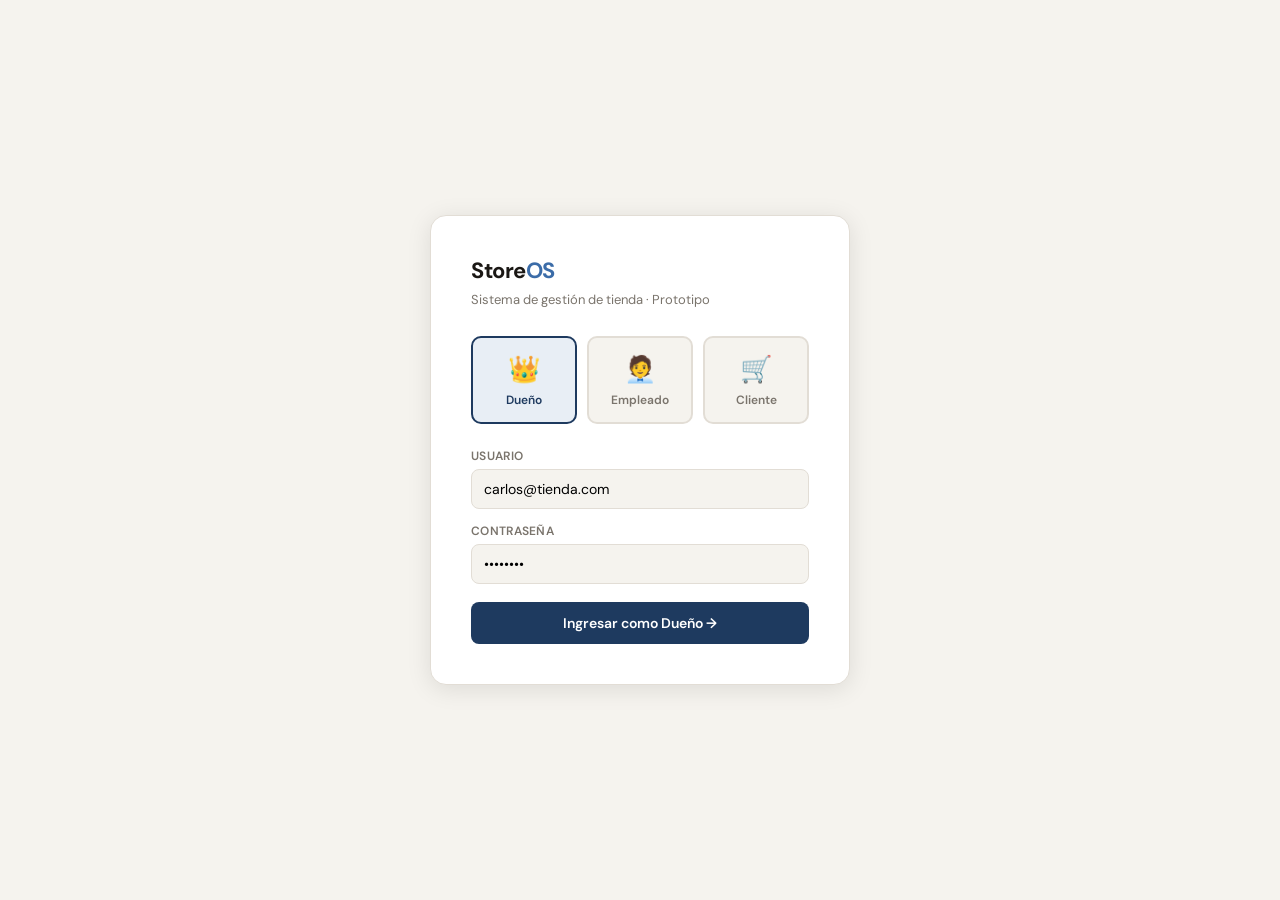
==== prototipo1/index.html @ f49d5053 "agregué el primer prototipo" ====
<!DOCTYPE html>
<html lang="es">
<head>
  <meta charset="UTF-8">
  <meta name="viewport" content="width=device-width, initial-scale=1.0">
  <title>StoreOS — Prototipo</title>
  <link href="https://fonts.googleapis.com/css2?family=DM+Sans:wght@300;400;500;600;700&family=DM+Mono:wght@400;500&display=swap" rel="stylesheet">
  <link rel="stylesheet" href="styles.css">
</head>
<body>


<!-- ════════════════════════════════════════════
     LOGIN
════════════════════════════════════════════ -->
<div id="screen-login">
  <div class="login-card">
    <div class="login-logo">Store<span>OS</span></div>
    <div class="login-sub">Sistema de gestión de tienda · Prototipo</div>

    <div class="role-grid">
      <button class="role-btn active-owner" onclick="selectRole('owner',this)" id="rb-owner">
        <span class="icon">👑</span><span class="label">Dueño</span>
      </button>
      <button class="role-btn" onclick="selectRole('employee',this)" id="rb-employee">
        <span class="icon">🧑‍💼</span><span class="label">Empleado</span>
      </button>
      <button class="role-btn" onclick="selectRole('customer',this)" id="rb-customer">
        <span class="icon">🛒</span><span class="label">Cliente</span>
      </button>
    </div>

    <div class="form-group">
      <label>USUARIO</label>
      <input type="text" placeholder="usuario@tienda.com" value="carlos@tienda.com">
    </div>
    <div class="form-group">
      <label>CONTRASEÑA</label>
      <input type="password" value="••••••••">
    </div>
    <button class="btn-login" id="login-btn" onclick="login()">
      Ingresar como Dueño →
    </button>
  </div>
</div>


<!-- ════════════════════════════════════════════
     APP — DUEÑO
════════════════════════════════════════════ -->
<div class="app" id="app-owner">

  <!-- Topbar -->
  <div class="topbar">
    <div class="topbar-logo">Store<span>OS</span></div>
    <nav class="topbar-nav">
      <button class="nav-item active" onclick="showPanel('owner','dashboard',this)">📊 Dashboard</button>
      <button class="nav-item"        onclick="showPanel('owner','inventory',this)">📦 Inventario</button>
      <button class="nav-item"        onclick="showPanel('owner','kardex',this)">📒 Kardex</button>
      <button class="nav-item"        onclick="showPanel('owner','sales',this)">💰 Ventas</button>
      <button class="nav-item"        onclick="showPanel('owner','prices',this)">🏷️ Precios</button>
      <button class="nav-item"        onclick="showPanel('owner','orders',this)">📋 Pedidos</button>
      <button class="nav-item"        onclick="showPanel('owner','clients',this)">👥 Clientes</button>
    </nav>
    <div class="topbar-right">
      <div class="badge-notif" title="Notificaciones" onclick="showPanel('owner','dashboard',document.querySelector('#app-owner .nav-item'))">
        🔔<div class="badge-dot"></div>
      </div>
      <div class="avatar owner">CA</div>
      <button class="logout-btn" onclick="logout()">← Salir</button>
    </div>
  </div>

  <div class="main">

    <!-- ───────────────────────────────────────
         PANEL: DASHBOARD
    ─────────────────────────────────────── -->
    <div class="panel active" id="owner-dashboard">
      <div class="page-title">Buenos días, Carlos 👋</div>
      <div class="page-sub">Resumen del día — 12 de marzo, 2026</div>

      <!-- KPIs -->
      <div class="stat-grid">
        <div class="stat-card">
          <div class="s-icon">💵</div>
          <div class="s-val">Q 4,820</div>
          <div class="s-label">Ventas hoy</div>
          <div class="s-delta delta-up">▲ 12% vs ayer</div>
          <div class="sparkline">
            <div class="spark-bar" style="height:40%"></div><div class="spark-bar" style="height:60%"></div>
            <div class="spark-bar" style="height:50%"></div><div class="spark-bar" style="height:75%"></div>
            <div class="spark-bar" style="height:65%"></div><div class="spark-bar" style="height:90%"></div>
            <div class="spark-bar" style="height:80%"></div>
          </div>
        </div>
        <div class="stat-card">
          <div class="s-icon">📦</div>
          <div class="s-val">247</div>
          <div class="s-label">Productos en stock</div>
          <div class="s-delta delta-down">▼ 8 agotados / bajos</div>
          <div class="sparkline">
            <div class="spark-bar" style="height:70%"></div><div class="spark-bar" style="height:65%"></div>
            <div class="spark-bar" style="height:60%"></div><div class="spark-bar" style="height:58%"></div>
            <div class="spark-bar" style="height:55%"></div><div class="spark-bar" style="height:52%"></div>
            <div class="spark-bar" style="height:50%"></div>
          </div>
        </div>
        <div class="stat-card">
          <div class="s-icon">🧾</div>
          <div class="s-val">38</div>
          <div class="s-label">Pedidos del día</div>
          <div class="s-delta delta-up">▲ 5 mayoristas</div>
          <div class="sparkline">
            <div class="spark-bar" style="height:30%"></div><div class="spark-bar" style="height:45%"></div>
            <div class="spark-bar" style="height:55%"></div><div class="spark-bar" style="height:60%"></div>
            <div class="spark-bar" style="height:70%"></div><div class="spark-bar" style="height:75%"></div>
            <div class="spark-bar" style="height:85%"></div>
          </div>
        </div>
        <div class="stat-card">
          <div class="s-icon">⚠️</div>
          <div class="s-val">6</div>
          <div class="s-label">Alertas de stock bajo</div>
          <div class="s-delta delta-down">Requieren atención</div>
          <div class="sparkline">
            <div class="spark-bar" style="height:20%"></div><div class="spark-bar" style="height:30%"></div>
            <div class="spark-bar" style="height:25%"></div><div class="spark-bar" style="height:40%"></div>
            <div class="spark-bar" style="height:55%"></div><div class="spark-bar" style="height:65%"></div>
            <div class="spark-bar" style="height:80%"></div>
          </div>
        </div>
      </div>

      <div class="main-with-aside">
        <div>
          <!-- Gráfica de barras -->
          <div class="card" style="margin-bottom:16px">
            <div class="card-title">📈 Tendencia de ventas (últimos 7 días)</div>
            <div class="chart-bars">
              <div class="bar-wrap"><div class="bar" style="height:55%;background:var(--owner-light)"></div><div class="bar-label">L</div></div>
              <div class="bar-wrap"><div class="bar" style="height:70%;background:var(--owner-light)"></div><div class="bar-label">M</div></div>
              <div class="bar-wrap"><div class="bar" style="height:60%;background:var(--owner-light)"></div><div class="bar-label">X</div></div>
              <div class="bar-wrap"><div class="bar" style="height:85%;background:var(--owner-light)"></div><div class="bar-label">J</div></div>
              <div class="bar-wrap"><div class="bar" style="height:90%;background:var(--owner-light)"></div><div class="bar-label">V</div></div>
              <div class="bar-wrap"><div class="bar" style="height:75%;background:var(--owner-light)"></div><div class="bar-label">S</div></div>
              <div class="bar-wrap"><div class="bar" style="height:100%;background:var(--owner-mid)"></div><div class="bar-label">D</div></div>
            </div>
          </div>

          <!-- Más vendidos -->
          <div class="card">
            <div class="card-title">🏆 Productos más vendidos hoy</div>
            <div class="progress-row"><div class="progress-label">Azúcar 50lb</div><div class="progress-track"><div class="progress-fill" style="width:88%"></div></div><div class="progress-val">Q 1,240</div></div>
            <div class="progress-row"><div class="progress-label">Aceite Ideal 1L</div><div class="progress-track"><div class="progress-fill" style="width:72%"></div></div><div class="progress-val">Q 980</div></div>
            <div class="progress-row"><div class="progress-label">Arroz Brillante</div><div class="progress-track"><div class="progress-fill" style="width:65%"></div></div><div class="progress-val">Q 760</div></div>
            <div class="progress-row"><div class="progress-label">Maíz amarillo</div><div class="progress-track"><div class="progress-fill" style="width:50%"></div></div><div class="progress-val">Q 590</div></div>
            <div class="progress-row"><div class="progress-label">Jabón Dove</div><div class="progress-track"><div class="progress-fill" style="width:38%"></div></div><div class="progress-val">Q 430</div></div>
          </div>
        </div>

        <!-- Alertas laterales -->
        <div class="aside-alerts">
          <div class="card-title" style="margin-bottom:0">🔔 Alertas recientes</div>
          <div class="alert-item crit">
            <div class="a-icon">🔴</div>
            <div><div class="a-title">Azúcar 50lb — AGOTADO</div><div class="a-text">0 unidades. Reordenar con Guatelinda.</div></div>
          </div>
          <div class="alert-item warn">
            <div class="a-icon">🟡</div>
            <div><div class="a-title">Aceite Ideal 1L — bajo</div><div class="a-text">5 unidades restantes. Mínimo: 20.</div></div>
          </div>
          <div class="alert-item warn">
            <div class="a-icon">🟡</div>
            <div><div class="a-title">Arroz Brillante — bajo</div><div class="a-text">8 unidades restantes.</div></div>
          </div>
          <div class="alert-item warn">
            <div class="a-icon">🟡</div>
            <div><div class="a-title">Producto sin factura</div><div class="a-text">Venta #1038 — Café Montaña ×3 sin factura emitida.</div></div>
          </div>
          <div class="alert-item ok">
            <div class="a-icon">✅</div>
            <div><div class="a-title">Pago confirmado</div><div class="a-text">Distribuidora García — Q 2,400.</div></div>
          </div>
        </div>
      </div>
    </div><!-- /dashboard -->


    <!-- ───────────────────────────────────────
         PANEL: INVENTARIO
    ─────────────────────────────────────── -->
    <div class="panel" id="owner-inventory">
      <div class="page-title">📦 Inventario</div>
      <div class="page-sub">Control de existencias por producto y bodega</div>

      <div class="alert-banner alert-warn">⚠️ <strong>6 productos</strong> están por debajo del stock mínimo. Revisar antes de fin de día.</div>

      <div style="display:flex;gap:10px;margin-bottom:16px;flex-wrap:wrap;align-items:flex-end">
        <div class="inp-group" style="flex:1"><input placeholder="🔍  Buscar producto, marca, lote…"></div>
        <div class="inp-group">
          <label>Bodega</label>
          <select style="width:140px">
            <option>Todas</option><option>Bodega Principal</option><option>Bodega Norte</option><option>Bodega Sur</option>
          </select>
        </div>
        <button class="btn btn-owner" onclick="openModal('modal-add-product')">+ Agregar producto</button>
      </div>

      <div class="card" style="padding:0">
        <table class="tbl">
          <thead><tr>
            <th>Producto</th><th>Categoría</th><th>Bodega</th><th>Stock</th><th>Mín.</th><th>Precio unit.</th><th>Estado</th><th></th>
          </tr></thead>
          <tbody>
            <tr>
              <td><strong>Azúcar 50lb</strong></td><td>Granos</td>
              <td><span class="bodega-tag">Principal</span></td>
              <td style="font-family:'DM Mono',monospace">0</td><td>10</td>
              <td style="font-family:'DM Mono',monospace">Q 120.00</td>
              <td><span class="chip chip-danger">🔴 Agotado</span></td>
              <td><button class="btn btn-outline" style="padding:4px 10px;font-size:12px" onclick="showPanel('owner','kardex',document.querySelectorAll('#app-owner .nav-item')[2])">Ver Kardex</button></td>
            </tr>
            <tr>
              <td><strong>Aceite Ideal 1L</strong></td><td>Aceites</td>
              <td><span class="bodega-tag">Principal</span></td>
              <td style="font-family:'DM Mono',monospace">5</td><td>20</td>
              <td style="font-family:'DM Mono',monospace">Q 38.50</td>
              <td><span class="chip chip-warn">🟡 Bajo</span></td>
              <td><button class="btn btn-outline" style="padding:4px 10px;font-size:12px" onclick="showPanel('owner','kardex',document.querySelectorAll('#app-owner .nav-item')[2])">Ver Kardex</button></td>
            </tr>
            <tr>
              <td><strong>Arroz Brillante 1lb</strong></td><td>Granos</td>
              <td><span class="bodega-tag">Norte</span></td>
              <td style="font-family:'DM Mono',monospace">8</td><td>15</td>
              <td style="font-family:'DM Mono',monospace">Q 7.50</td>
              <td><span class="chip chip-warn">🟡 Bajo</span></td>
              <td><button class="btn btn-outline" style="padding:4px 10px;font-size:12px">Ver Kardex</button></td>
            </tr>
            <tr>
              <td><strong>Jabón Dove 90g</strong></td><td>Higiene</td>
              <td><span class="bodega-tag">Sur</span></td>
              <td style="font-family:'DM Mono',monospace">34</td><td>20</td>
              <td style="font-family:'DM Mono',monospace">Q 18.00</td>
              <td><span class="chip chip-ok">🟢 OK</span></td>
              <td><button class="btn btn-outline" style="padding:4px 10px;font-size:12px">Ver Kardex</button></td>
            </tr>
            <tr>
              <td><strong>Sal Marina 500g</strong></td><td>Condimentos</td>
              <td><span class="bodega-tag">Principal</span></td>
              <td style="font-family:'DM Mono',monospace">52</td><td>15</td>
              <td style="font-family:'DM Mono',monospace">Q 4.50</td>
              <td><span class="chip chip-ok">🟢 OK</span></td>
              <td><button class="btn btn-outline" style="padding:4px 10px;font-size:12px">Ver Kardex</button></td>
            </tr>
            <tr>
              <td><strong>Frijol negro 1lb</strong></td><td>Granos</td>
              <td><span class="bodega-tag">Norte</span></td>
              <td style="font-family:'DM Mono',monospace">28</td><td>20</td>
              <td style="font-family:'DM Mono',monospace">Q 9.00</td>
              <td><span class="chip chip-ok">🟢 OK</span></td>
              <td><button class="btn btn-outline" style="padding:4px 10px;font-size:12px">Ver Kardex</button></td>
            </tr>
            <tr>
              <td><strong>Café Montaña 250g</strong></td><td>Bebidas</td>
              <td><span class="bodega-tag">Sur</span></td>
              <td style="font-family:'DM Mono',monospace">19</td><td>10</td>
              <td style="font-family:'DM Mono',monospace">Q 28.00</td>
              <td><span class="chip chip-ok">🟢 OK</span></td>
              <td><button class="btn btn-outline" style="padding:4px 10px;font-size:12px">Ver Kardex</button></td>
            </tr>
          </tbody>
        </table>
      </div>
    </div><!-- /inventory -->


    <!-- ───────────────────────────────────────
         PANEL: KARDEX
    ─────────────────────────────────────── -->
    <div class="panel" id="owner-kardex">
      <div class="page-title">📒 Kardex</div>
      <div class="page-sub">Historial de entradas, salidas y saldo de cada producto</div>

      <div class="alert-banner alert-info">ℹ️ El Kardex registra automáticamente cada venta e ingreso. Los productos marcados en rojo tienen movimientos sin factura asociada.</div>

      <!-- Filtros -->
      <div style="display:flex;gap:10px;margin-bottom:20px;flex-wrap:wrap;align-items:flex-end">
        <div class="inp-group" style="flex:1"><label>Producto</label><input placeholder="Buscar producto…" value="Azúcar 50lb"></div>
        <div class="inp-group"><label>Bodega</label><select style="width:140px"><option>Todas</option><option selected>Principal</option><option>Norte</option><option>Sur</option></select></div>
        <div class="inp-group"><label>Desde</label><input type="date" style="width:145px" value="2026-03-01"></div>
        <div class="inp-group"><label>Hasta</label><input type="date" style="width:145px" value="2026-03-12"></div>
        <button class="btn btn-owner">🔍 Aplicar</button>
        <button class="btn btn-outline">⬇ Exportar</button>
      </div>

      <!-- Resumen de saldo -->
      <div style="display:grid;grid-template-columns:repeat(3,1fr);gap:14px;margin-bottom:20px">
        <div class="stat-card">
          <div class="s-icon">📥</div>
          <div class="s-val">120</div>
          <div class="s-label">Total entradas (mes)</div>
        </div>
        <div class="stat-card">
          <div class="s-icon">📤</div>
          <div class="s-val">120</div>
          <div class="s-label">Total salidas (mes)</div>
        </div>
        <div class="stat-card">
          <div class="s-icon">🏷️</div>
          <div class="s-val">0</div>
          <div class="s-label">Saldo actual</div>
          <div class="s-delta delta-down">⚠️ Agotado</div>
        </div>
      </div>

      <!-- Tabla Kardex -->
      <div class="card" style="padding:0">
        <table class="tbl">
          <thead><tr>
            <th>Fecha</th><th>Tipo</th><th>Descripción</th><th>Bodega</th>
            <th>Entrada</th><th>Salida</th><th>Saldo</th><th>Factura</th><th>Registrado por</th>
          </tr></thead>
          <tbody>
            <tr>
              <td>01/03 08:00</td>
              <td><span class="chip chip-ok">📥 Entrada</span></td>
              <td>Pedido #P-085 — Guatelinda</td>
              <td><span class="bodega-tag">Principal</span></td>
              <td class="kardex-entry-in" style="font-family:'DM Mono',monospace">+60</td>
              <td style="color:var(--muted)">—</td>
              <td style="font-family:'DM Mono',monospace;font-weight:700">60</td>
              <td><span class="chip chip-ok">F-2024</span></td>
              <td>Sistema</td>
            </tr>
            <tr>
              <td>03/03 10:30</td>
              <td><span class="chip chip-danger">📤 Salida</span></td>
              <td>Venta #1030 — Cliente mayorista</td>
              <td><span class="bodega-tag">Principal</span></td>
              <td style="color:var(--muted)">—</td>
              <td class="kardex-entry-out" style="font-family:'DM Mono',monospace">-30</td>
              <td style="font-family:'DM Mono',monospace;font-weight:700">30</td>
              <td><span class="chip chip-ok">F-2025</span></td>
              <td>María G.</td>
            </tr>
            <tr>
              <td>05/03 14:00</td>
              <td><span class="chip chip-ok">📥 Entrada</span></td>
              <td>Pedido #P-086 — Guatelinda</td>
              <td><span class="bodega-tag">Principal</span></td>
              <td class="kardex-entry-in" style="font-family:'DM Mono',monospace">+60</td>
              <td style="color:var(--muted)">—</td>
              <td style="font-family:'DM Mono',monospace;font-weight:700">90</td>
              <td><span class="chip chip-ok">F-2026</span></td>
              <td>Sistema</td>
            </tr>
            <tr>
              <td>08/03 09:15</td>
              <td><span class="chip chip-danger">📤 Salida</span></td>
              <td>Venta #1038 — Cliente detalle</td>
              <td><span class="bodega-tag">Principal</span></td>
              <td style="color:var(--muted)">—</td>
              <td class="kardex-entry-out" style="font-family:'DM Mono',monospace">-50</td>
              <td style="font-family:'DM Mono',monospace;font-weight:700">40</td>
              <td><span class="chip chip-danger">❌ Sin factura</span></td>
              <td>Pedro L.</td>
            </tr>
            <tr>
              <td>10/03 11:00</td>
              <td><span class="chip chip-danger">📤 Salida</span></td>
              <td>Venta #1040 — Cliente mayorista</td>
              <td><span class="bodega-tag">Principal</span></td>
              <td style="color:var(--muted)">—</td>
              <td class="kardex-entry-out" style="font-family:'DM Mono',monospace">-40</td>
              <td style="font-family:'DM Mono',monospace;font-weight:700">0</td>
              <td><span class="chip chip-ok">F-2030</span></td>
              <td>María G.</td>
            </tr>
          </tbody>
        </table>
      </div>
    </div><!-- /kardex -->


    <!-- ───────────────────────────────────────
         PANEL: VENTAS
    ─────────────────────────────────────── -->
    <div class="panel" id="owner-sales">
      <div class="page-title">💰 Reportes de ventas</div>
      <div class="page-sub">Historial, filtros avanzados y análisis de tendencias</div>

      <div class="stat-grid" style="grid-template-columns:repeat(3,1fr)">
        <div class="stat-card"><div class="s-icon">📅</div><div class="s-val">Q 4,820</div><div class="s-label">Ventas hoy</div></div>
        <div class="stat-card"><div class="s-icon">📆</div><div class="s-val">Q 29,450</div><div class="s-label">Ventas semana</div></div>
        <div class="stat-card"><div class="s-icon">🗓️</div><div class="s-val">Q 118,300</div><div class="s-label">Ventas mes</div></div>
      </div>

      <!-- Sub-tabs -->
      <div id="sales-tabs">
        <div class="sub-tabs">
          <button class="sub-tab active" onclick="showSubTab('sales-tabs','sales-historial',this)">📋 Historial</button>
          <button class="sub-tab"        onclick="showSubTab('sales-tabs','sales-tendencias',this)">📈 Tendencias anuales</button>
          <button class="sub-tab"        onclick="showSubTab('sales-tabs','sales-sin-factura',this)">⚠️ Sin factura</button>
        </div>

        <!-- Historial -->
        <div class="sub-panel active" id="sales-historial">
          <div style="display:flex;gap:10px;margin-bottom:16px;flex-wrap:wrap;align-items:flex-end">
            <div class="inp-group"><label>Fecha</label><input type="date" style="width:150px"></div>
            <div class="inp-group"><label>Marca</label><select style="width:130px"><option>Todas</option><option>Guatelinda</option><option>Ideal</option><option>Brillante</option></select></div>
            <div class="inp-group"><label>Categoría</label><select style="width:130px"><option>Todas</option><option>Granos</option><option>Aceites</option><option>Higiene</option></select></div>
            <div class="inp-group"><label>Empleado</label><select style="width:130px"><option>Todos</option><option>María G.</option><option>Pedro L.</option><option>Ana R.</option></select></div>
            <button class="btn btn-owner">Filtrar</button>
            <button class="btn btn-outline">⬇ Exportar</button>
          </div>
          <div class="card" style="padding:0">
            <table class="tbl">
              <thead><tr><th>#</th><th>Fecha</th><th>Producto</th><th>Qty</th><th>Total</th><th>Empleado</th><th>Factura</th><th>Estado</th></tr></thead>
              <tbody>
                <tr><td style="font-family:'DM Mono',monospace;color:var(--muted)">#1042</td><td>12/03 09:14</td><td>Azúcar 50lb ×2</td><td>2</td><td style="font-family:'DM Mono',monospace">Q 240.00</td><td>María G.</td><td>F-2031</td><td><span class="chip chip-ok">✅ Pagado</span></td></tr>
                <tr><td style="font-family:'DM Mono',monospace;color:var(--muted)">#1041</td><td>12/03 08:55</td><td>Aceite Ideal ×10</td><td>10</td><td style="font-family:'DM Mono',monospace">Q 385.00</td><td>Pedro L.</td><td>F-2030</td><td><span class="chip chip-ok">✅ Pagado</span></td></tr>
                <tr><td style="font-family:'DM Mono',monospace;color:var(--muted)">#1040</td><td>12/03 08:30</td><td>Arroz Brillante ×20</td><td>20</td><td style="font-family:'DM Mono',monospace">Q 150.00</td><td>María G.</td><td>F-2029</td><td><span class="chip chip-pending">🕐 Pendiente</span></td></tr>
                <tr><td style="font-family:'DM Mono',monospace;color:var(--muted)">#1039</td><td>11/03 17:10</td><td>Jabón Dove ×5</td><td>5</td><td style="font-family:'DM Mono',monospace">Q 90.00</td><td>Pedro L.</td><td>F-2028</td><td><span class="chip chip-ok">✅ Pagado</span></td></tr>
                <tr style="background:#FDECEB20"><td style="font-family:'DM Mono',monospace;color:var(--muted)">#1038</td><td>11/03 15:45</td><td>Café Montaña ×3</td><td>3</td><td style="font-family:'DM Mono',monospace">Q 84.00</td><td>Ana R.</td><td style="color:var(--danger)">—</td><td><span class="chip chip-danger">❌ Sin factura</span></td></tr>
              </tbody>
            </table>
          </div>
        </div>

        <!-- Tendencias anuales -->
        <div class="sub-panel" id="sales-tendencias">
          <div class="card" style="margin-bottom:16px">
            <div class="card-title">📅 Ventas mensuales — 2026</div>
            <div class="chart-bars" style="height:140px">
              <div class="bar-wrap"><div class="bar" style="height:55%;background:var(--owner-light)"></div><div class="bar-label">Ene</div></div>
              <div class="bar-wrap"><div class="bar" style="height:68%;background:var(--owner-light)"></div><div class="bar-label">Feb</div></div>
              <div class="bar-wrap"><div class="bar" style="height:45%;background:var(--owner-mid)"></div><div class="bar-label">Mar</div></div>
              <div class="bar-wrap"><div class="bar" style="height:20%;background:#E2DDD5"></div><div class="bar-label">Abr</div></div>
              <div class="bar-wrap"><div class="bar" style="height:20%;background:#E2DDD5"></div><div class="bar-label">May</div></div>
              <div class="bar-wrap"><div class="bar" style="height:20%;background:#E2DDD5"></div><div class="bar-label">Jun</div></div>
              <div class="bar-wrap"><div class="bar" style="height:20%;background:#E2DDD5"></div><div class="bar-label">Jul</div></div>
              <div class="bar-wrap"><div class="bar" style="height:20%;background:#E2DDD5"></div><div class="bar-label">Ago</div></div>
              <div class="bar-wrap"><div class="bar" style="height:20%;background:#E2DDD5"></div><div class="bar-label">Sep</div></div>
              <div class="bar-wrap"><div class="bar" style="height:20%;background:#E2DDD5"></div><div class="bar-label">Oct</div></div>
              <div class="bar-wrap"><div class="bar" style="height:20%;background:#E2DDD5"></div><div class="bar-label">Nov</div></div>
              <div class="bar-wrap"><div class="bar" style="height:80%;background:#E2DDD5"></div><div class="bar-label">Dic</div></div>
            </div>
            <div style="font-size:11px;color:var(--muted);margin-top:8px">Las barras grises son proyecciones. Dic incluye datos del año anterior como referencia.</div>
          </div>
          <div class="card">
            <div class="card-title">🔍 Comparación por categoría (trimestre)</div>
            <div class="progress-row"><div class="progress-label">Granos</div><div class="progress-track"><div class="progress-fill" style="width:85%"></div></div><div class="progress-val">Q 48,200</div></div>
            <div class="progress-row"><div class="progress-label">Aceites</div><div class="progress-track"><div class="progress-fill" style="width:62%"></div></div><div class="progress-val">Q 35,100</div></div>
            <div class="progress-row"><div class="progress-label">Higiene</div><div class="progress-track"><div class="progress-fill" style="width:41%"></div></div><div class="progress-val">Q 23,400</div></div>
            <div class="progress-row"><div class="progress-label">Bebidas</div><div class="progress-track"><div class="progress-fill" style="width:30%"></div></div><div class="progress-val">Q 17,000</div></div>
            <div class="progress-row"><div class="progress-label">Condimentos</div><div class="progress-track"><div class="progress-fill" style="width:18%"></div></div><div class="progress-val">Q 10,200</div></div>
          </div>
        </div>

        <!-- Sin factura -->
        <div class="sub-panel" id="sales-sin-factura">
          <div class="alert-banner alert-danger">⚠️ Estas ventas fueron registradas pero <strong>no tienen factura emitida</strong>. Pueden representar pérdidas no contabilizadas.</div>
          <div class="card" style="padding:0">
            <table class="tbl">
              <thead><tr><th>#Venta</th><th>Fecha</th><th>Producto</th><th>Total</th><th>Empleado</th><th>Acción</th></tr></thead>
              <tbody>
                <tr>
                  <td style="font-family:'DM Mono',monospace;color:var(--muted)">#1038</td>
                  <td>11/03 15:45</td><td>Café Montaña ×3</td>
                  <td style="font-family:'DM Mono',monospace">Q 84.00</td>
                  <td>Ana R.</td>
                  <td><button class="btn btn-owner" style="padding:5px 12px;font-size:12px">🧾 Emitir factura</button></td>
                </tr>
                <tr>
                  <td style="font-family:'DM Mono',monospace;color:var(--muted)">#1025</td>
                  <td>09/03 12:10</td><td>Frijol negro ×15</td>
                  <td style="font-family:'DM Mono',monospace">Q 135.00</td>
                  <td>Pedro L.</td>
                  <td><button class="btn btn-owner" style="padding:5px 12px;font-size:12px">🧾 Emitir factura</button></td>
                </tr>
              </tbody>
            </table>
          </div>
        </div>
      </div>
    </div><!-- /sales -->


    <!-- ───────────────────────────────────────
         PANEL: PRECIOS
    ─────────────────────────────────────── -->
    <div class="panel" id="owner-prices">
      <div class="page-title">🏷️ Gestión de precios</div>
      <div class="page-sub">Precios al detalle, al mayor y referencia de competencia</div>
      <div class="card" style="padding:0">
        <table class="tbl">
          <thead><tr>
            <th>Producto</th><th>Precio detalle</th><th>Precio mayor</th><th>Descuento mayor</th><th>Competencia ref.</th><th></th>
          </tr></thead>
          <tbody>
            <tr>
              <td><strong>Azúcar 50lb</strong></td>
              <td><input class="price-input" value="Q 120.00"></td>
              <td><input class="price-input" value="Q 108.00"></td>
              <td><span class="chip chip-ok">10%</span></td>
              <td style="color:var(--muted);font-family:'DM Mono',monospace">Q 118.00</td>
              <td><button class="btn btn-owner" style="padding:5px 12px;font-size:12px" onclick="savePrice(this)">💾 Guardar</button></td>
            </tr>
            <tr>
              <td><strong>Aceite Ideal 1L</strong></td>
              <td><input class="price-input" value="Q 38.50"></td>
              <td><input class="price-input" value="Q 34.00"></td>
              <td><span class="chip chip-ok">12%</span></td>
              <td style="color:var(--muted);font-family:'DM Mono',monospace">Q 40.00</td>
              <td><button class="btn btn-owner" style="padding:5px 12px;font-size:12px" onclick="savePrice(this)">💾 Guardar</button></td>
            </tr>
            <tr>
              <td><strong>Arroz Brillante</strong></td>
              <td><input class="price-input" value="Q 7.50"></td>
              <td><input class="price-input" value="Q 6.80"></td>
              <td><span class="chip chip-warn">9%</span></td>
              <td style="color:var(--muted);font-family:'DM Mono',monospace">Q 7.00</td>
              <td><button class="btn btn-owner" style="padding:5px 12px;font-size:12px" onclick="savePrice(this)">💾 Guardar</button></td>
            </tr>
            <tr>
              <td><strong>Jabón Dove 90g</strong></td>
              <td><input class="price-input" value="Q 18.00"></td>
              <td><input class="price-input" value="Q 15.50"></td>
              <td><span class="chip chip-ok">14%</span></td>
              <td style="color:var(--muted);font-family:'DM Mono',monospace">Q 19.00</td>
              <td><button class="btn btn-owner" style="padding:5px 12px;font-size:12px" onclick="savePrice(this)">💾 Guardar</button></td>
            </tr>
          </tbody>
        </table>
      </div>
    </div><!-- /prices -->


    <!-- ───────────────────────────────────────
         PANEL: PEDIDOS & PROVEEDORES
    ─────────────────────────────────────── -->
    <div class="panel" id="owner-orders">
      <div class="page-title">📋 Pedidos y proveedores</div>
      <div class="page-sub">Órdenes de compra, facturas y confirmación de pagos por correo</div>

      <div style="display:flex;gap:10px;margin-bottom:20px">
        <button class="btn btn-owner" onclick="openModal('modal-new-order')">+ Nuevo pedido</button>
        <button class="btn btn-outline" onclick="openModal('modal-email')">📧 Enviar confirmación de pago</button>
      </div>

      <div id="orders-tabs">
        <div class="sub-tabs">
          <button class="sub-tab active" onclick="showSubTab('orders-tabs','orders-activos',this)">🚚 Pedidos activos</button>
          <button class="sub-tab"        onclick="showSubTab('orders-tabs','orders-historial',this)">📁 Historial</button>
          <button class="sub-tab"        onclick="showSubTab('orders-tabs','orders-proveedores',this)">🏭 Proveedores</button>
        </div>

        <!-- Activos -->
        <div class="sub-panel active" id="orders-activos">
          <div class="card" style="padding:0">
            <table class="tbl">
              <thead><tr><th>Pedido</th><th>Proveedor</th><th>Producto</th><th>Qty</th><th>Total</th><th>Fecha</th><th>Estado</th><th></th></tr></thead>
              <tbody>
                <tr>
                  <td style="font-family:'DM Mono',monospace;color:var(--muted)">#P-088</td>
                  <td>Guatelinda</td><td>Azúcar 50lb ×50</td><td>50</td>
                  <td style="font-family:'DM Mono',monospace">Q 5,800</td><td>10/03</td>
                  <td><span class="chip chip-pending">🚚 En tránsito</span></td>
                  <td><button class="btn btn-outline" style="padding:4px 10px;font-size:12px" onclick="openModal('modal-email')">📧 Confirmar</button></td>
                </tr>
                <tr>
                  <td style="font-family:'DM Mono',monospace;color:var(--muted)">#P-087</td>
                  <td>Dist. García</td><td>Aceite Ideal ×100</td><td>100</td>
                  <td style="font-family:'DM Mono',monospace">Q 3,200</td><td>08/03</td>
                  <td><span class="chip chip-ok">✅ Entregado</span></td>
                  <td><button class="btn btn-outline" style="padding:4px 10px;font-size:12px" onclick="openModal('modal-email')">📧 Confirmar</button></td>
                </tr>
              </tbody>
            </table>
          </div>
        </div>

        <!-- Historial -->
        <div class="sub-panel" id="orders-historial">
          <div class="card" style="padding:0">
            <table class="tbl">
              <thead><tr><th>Pedido</th><th>Proveedor</th><th>Producto</th><th>Total</th><th>Fecha</th><th>Estado</th></tr></thead>
              <tbody>
                <tr><td style="font-family:'DM Mono',monospace;color:var(--muted)">#P-086</td><td>Brillante S.A.</td><td>Arroz 1lb ×200</td><td style="font-family:'DM Mono',monospace">Q 1,400</td><td>05/03</td><td><span class="chip chip-ok">✅ Pagado</span></td></tr>
                <tr><td style="font-family:'DM Mono',monospace;color:var(--muted)">#P-085</td><td>Guatelinda</td><td>Azúcar 50lb ×60</td><td style="font-family:'DM Mono',monospace">Q 6,900</td><td>01/03</td><td><span class="chip chip-ok">✅ Pagado</span></td></tr>
                <tr><td style="font-family:'DM Mono',monospace;color:var(--muted)">#P-084</td><td>Dist. García</td><td>Aceite Ideal ×80</td><td style="font-family:'DM Mono',monospace">Q 2,560</td><td>22/02</td><td><span class="chip chip-ok">✅ Pagado</span></td></tr>
              </tbody>
            </table>
          </div>
        </div>

        <!-- Proveedores -->
        <div class="sub-panel" id="orders-proveedores">
          <div style="display:flex;justify-content:flex-end;margin-bottom:12px">
            <button class="btn btn-owner" onclick="openModal('modal-add-supplier')">+ Agregar proveedor</button>
          </div>
          <div class="card" style="padding:0">
            <table class="tbl">
              <thead><tr><th>Proveedor</th><th>Contacto</th><th>Correo</th><th>Productos</th><th>Info facturación</th><th></th></tr></thead>
              <tbody>
                <tr>
                  <td><strong>Guatelinda S.A.</strong></td><td>Roberto Paz</td>
                  <td style="font-family:'DM Mono',monospace;font-size:12px">rpaz@guatelinda.gt</td>
                  <td>Azúcar, Maíz</td>
                  <td><span class="chip chip-blue">NIT 12345-6</span></td>
                  <td><button class="btn btn-outline" style="padding:4px 10px;font-size:12px" onclick="openModal('modal-email')">📧 Enviar correo</button></td>
                </tr>
                <tr>
                  <td><strong>Distribuidora García</strong></td><td>Ana García</td>
                  <td style="font-family:'DM Mono',monospace;font-size:12px">agarcia@dist.gt</td>
                  <td>Aceites, Grasas</td>
                  <td><span class="chip chip-blue">NIT 78901-2</span></td>
                  <td><button class="btn btn-outline" style="padding:4px 10px;font-size:12px" onclick="openModal('modal-email')">📧 Enviar correo</button></td>
                </tr>
                <tr>
                  <td><strong>Brillante S.A.</strong></td><td>José Molina</td>
                  <td style="font-family:'DM Mono',monospace;font-size:12px">jmolina@brillante.gt</td>
                  <td>Arroz, Granos</td>
                  <td><span class="chip chip-blue">NIT 34567-8</span></td>
                  <td><button class="btn btn-outline" style="padding:4px 10px;font-size:12px" onclick="openModal('modal-email')">📧 Enviar correo</button></td>
                </tr>
              </tbody>
            </table>
          </div>
        </div>
      </div>
    </div><!-- /orders -->


    <!-- ───────────────────────────────────────
         PANEL: CLIENTES
    ─────────────────────────────────────── -->
    <div class="panel" id="owner-clients">
      <div class="page-title">👥 Clientes</div>
      <div class="page-sub">Estado de pagos, adelantos y saldos pendientes</div>

      <div style="display:flex;gap:10px;margin-bottom:16px;align-items:flex-end">
        <div class="inp-group" style="flex:1"><input placeholder="🔍  Buscar cliente…"></div>
        <button class="btn btn-owner">+ Agregar cliente</button>
      </div>

      <div class="card" style="padding:0">
        <table class="tbl">
          <thead><tr>
            <th>Cliente</th><th>Tipo</th><th>Teléfono</th><th>Última compra</th><th>Saldo pendiente</th><th>Estado</th><th></th>
          </tr></thead>
          <tbody>
            <tr>
              <td><strong>Comercial López</strong></td>
              <td><span class="chip chip-blue">Mayorista</span></td>
              <td>5555-1234</td><td>12/03</td>
              <td style="font-family:'DM Mono',monospace;color:var(--danger)">-Q 800.00</td>
              <td><span class="chip chip-danger">💳 Debe</span></td>
              <td><button class="btn btn-outline" style="padding:4px 10px;font-size:12px" onclick="openModal('modal-payment')">Ver pagos</button></td>
            </tr>
            <tr>
              <td><strong>Tienda Martínez</strong></td>
              <td><span class="chip chip-blue">Mayorista</span></td>
              <td>5555-5678</td><td>11/03</td>
              <td style="font-family:'DM Mono',monospace;color:var(--ok)">+Q 500.00</td>
              <td><span class="chip chip-ok">✅ Adelanto</span></td>
              <td><button class="btn btn-outline" style="padding:4px 10px;font-size:12px" onclick="openModal('modal-payment')">Ver pagos</button></td>
            </tr>
            <tr>
              <td><strong>Juan Pérez</strong></td>
              <td><span class="chip" style="background:var(--bg);color:var(--muted);border:1px solid var(--border)">Detalle</span></td>
              <td>5555-9012</td><td>10/03</td>
              <td style="font-family:'DM Mono',monospace">Q 0.00</td>
              <td><span class="chip chip-ok">✅ Al día</span></td>
              <td><button class="btn btn-outline" style="padding:4px 10px;font-size:12px" onclick="openModal('modal-payment')">Ver pagos</button></td>
            </tr>
            <tr>
              <td><strong>Abarrotería Fuentes</strong></td>
              <td><span class="chip chip-blue">Mayorista</span></td>
              <td>5555-3456</td><td>08/03</td>
              <td style="font-family:'DM Mono',monospace;color:var(--danger)">-Q 2,400.00</td>
              <td><span class="chip chip-danger">💳 Debe</span></td>
              <td><button class="btn btn-outline" style="padding:4px 10px;font-size:12px" onclick="openModal('modal-payment')">Ver pagos</button></td>
            </tr>
          </tbody>
        </table>
      </div>
    </div><!-- /clients -->

  </div><!-- /main -->
</div><!-- /app-owner -->


<!-- ════════════════════════════════════════════
     APP — EMPLEADO
════════════════════════════════════════════ -->
<div class="app" id="app-employee">
  <div class="topbar">
    <div class="topbar-logo">Store<span>OS</span></div>
    <nav class="topbar-nav">
      <button class="nav-item active emp" onclick="showPanel('emp','sale',this)">🧾 Registrar venta</button>
      <button class="nav-item"            onclick="showPanel('emp','inv',this)">📦 Inventario</button>
      <button class="nav-item"            onclick="showPanel('emp','search',this)">🔍 Buscar</button>
    </nav>
    <div class="topbar-right">
      <div class="badge-notif">🔔<div class="badge-dot"></div></div>
      <div class="avatar emp">MA</div>
      <button class="logout-btn" onclick="logout()">← Salir</button>
    </div>
  </div>

  <div class="main">

    <!-- Registrar venta -->
    <div class="panel active" id="emp-sale">
      <div class="page-title">🧾 Registrar venta</div>
      <div class="page-sub">Añade productos a la venta actual</div>
      <div class="alert-banner alert-warn">⚠️ <strong>Azúcar 50lb</strong> está agotado — no disponible para venta.</div>
      <div class="sale-form">
        <div class="card-title" style="margin-bottom:14px">➕ Agregar producto</div>
        <div class="sale-form-grid">
          <div class="inp-group"><label>Producto</label><input placeholder="Nombre o código…" list="prod-list"><datalist id="prod-list"><option value="Aceite Ideal 1L"><option value="Arroz Brillante 1lb"><option value="Frijol negro 1lb"><option value="Jabón Dove 90g"><option value="Café Montaña 250g"></datalist></div>
          <div class="inp-group"><label>Cantidad</label><input type="number" value="1" min="1" style="width:80px"></div>
          <button class="btn btn-primary" style="margin-top:auto">+ Añadir</button>
        </div>
      </div>
      <div class="card" style="margin-bottom:16px;padding:0">
        <div style="padding:16px 20px;border-bottom:1px solid var(--border)" class="card-title">🛒 Venta en curso — Ticket #1043</div>
        <table class="tbl">
          <thead><tr><th>Producto</th><th>Precio unit.</th><th>Qty</th><th>Subtotal</th><th></th></tr></thead>
          <tbody>
            <tr><td>Aceite Ideal 1L</td><td style="font-family:'DM Mono',monospace">Q 38.50</td><td><input type="number" value="3" style="width:55px;border:1px solid var(--border);border-radius:6px;padding:4px 6px;font-family:'DM Mono',monospace"></td><td style="font-family:'DM Mono',monospace"><strong>Q 115.50</strong></td><td><button style="background:none;border:none;cursor:pointer;font-size:16px;color:var(--danger)">🗑</button></td></tr>
            <tr><td>Jabón Dove 90g</td><td style="font-family:'DM Mono',monospace">Q 18.00</td><td><input type="number" value="5" style="width:55px;border:1px solid var(--border);border-radius:6px;padding:4px 6px;font-family:'DM Mono',monospace"></td><td style="font-family:'DM Mono',monospace"><strong>Q 90.00</strong></td><td><button style="background:none;border:none;cursor:pointer;font-size:16px;color:var(--danger)">🗑</button></td></tr>
          </tbody>
        </table>
        <div style="padding:16px 20px;display:flex;justify-content:space-between;align-items:center;border-top:1px solid var(--border)">
          <div>
            <div style="font-size:12px;color:var(--muted);font-weight:600">TOTAL</div>
            <div style="font-size:24px;font-weight:700;font-family:'DM Mono',monospace">Q 205.50</div>
          </div>
          <div style="display:flex;gap:10px">
            <button class="btn btn-outline">🧾 Ver factura</button>
            <button class="btn btn-primary">✅ Confirmar venta</button>
          </div>
        </div>
      </div>
    </div>

    <!-- Inventario empleado -->
    <div class="panel" id="emp-inv">
      <div class="page-title">📦 Consultar inventario</div>
      <div class="page-sub">Solo lectura — para responder dudas de clientes</div>
      <div class="alert-banner alert-danger">🔴 <strong>Azúcar 50lb</strong> agotado. Notifica al dueño.</div>
      <div class="card" style="padding:0">
        <table class="tbl">
          <thead><tr><th>Producto</th><th>Categoría</th><th>Stock</th><th>Estado</th></tr></thead>
          <tbody>
            <tr><td>Azúcar 50lb</td><td>Granos</td><td style="font-family:'DM Mono',monospace">0</td><td><span class="stock-dot dot-danger"></span>Agotado</td></tr>
            <tr><td>Aceite Ideal 1L</td><td>Aceites</td><td style="font-family:'DM Mono',monospace">5</td><td><span class="stock-dot dot-warn"></span>Bajo</td></tr>
            <tr><td>Arroz Brillante 1lb</td><td>Granos</td><td style="font-family:'DM Mono',monospace">8</td><td><span class="stock-dot dot-warn"></span>Bajo</td></tr>
            <tr><td>Jabón Dove 90g</td><td>Higiene</td><td style="font-family:'DM Mono',monospace">34</td><td><span class="stock-dot dot-ok"></span>Disponible</td></tr>
            <tr><td>Sal Marina 500g</td><td>Condimentos</td><td style="font-family:'DM Mono',monospace">52</td><td><span class="stock-dot dot-ok"></span>Disponible</td></tr>
            <tr><td>Frijol negro 1lb</td><td>Granos</td><td style="font-family:'DM Mono',monospace">28</td><td><span class="stock-dot dot-ok"></span>Disponible</td></tr>
            <tr><td>Café Montaña 250g</td><td>Bebidas</td><td style="font-family:'DM Mono',monospace">19</td><td><span class="stock-dot dot-ok"></span>Disponible</td></tr>
          </tbody>
        </table>
      </div>
    </div>

    <!-- Buscar -->
    <div class="panel" id="emp-search">
      <div class="page-title">🔍 Buscar producto</div>
      <div class="page-sub">Consulta rápida de precio, stock y categoría</div>
      <div class="sale-form" style="margin-bottom:20px">
        <div class="sale-form-grid">
          <div class="inp-group"><label>Nombre, marca o código</label><input placeholder="Ej: Aceite, Jabón, #0042…"></div>
          <div class="inp-group"><label>Categoría</label><select><option>Todas</option><option>Granos</option><option>Aceites</option><option>Higiene</option><option>Bebidas</option></select></div>
          <button class="btn btn-primary" style="margin-top:auto">🔍 Buscar</button>
        </div>
      </div>
      <div class="card">
        <div class="card-title">Resultados</div>
        <div style="color:var(--muted);font-size:13px;text-align:center;padding:20px">Ingresa un término para buscar productos.</div>
      </div>
    </div>

  </div>
</div><!-- /app-employee -->


<!-- ════════════════════════════════════════════
     APP — CLIENTE
════════════════════════════════════════════ -->
<div class="app" id="app-customer" style="background:var(--bg)">
  <div class="store-topbar">
    <div class="store-logo">🛒 La Tienda</div>
    <input class="store-search" placeholder="🔍  Buscar productos…">
    <button class="store-cart" onclick="logout()">🛒 Carrito <div class="cart-count">3</div></button>
  </div>
  <div class="store-main">
    <div class="category-pills">
      <div class="cat-pill active">🌾 Granos</div>
      <div class="cat-pill">🫙 Aceites</div>
      <div class="cat-pill">🧼 Higiene</div>
      <div class="cat-pill">☕ Bebidas</div>
      <div class="cat-pill">🧂 Condimentos</div>
      <div class="cat-pill">🏷️ Promociones</div>
    </div>
    <div class="product-grid">
      <div class="product-card"><div class="product-img">🌾</div><div class="product-info"><div class="product-name">Azúcar 50lb</div><div class="product-cat">Granos · Guatelinda</div><div class="product-footer"><div class="product-price">Q 120.00</div><button class="btn-add" disabled>❌ Agotado</button></div></div></div>
      <div class="product-card"><div class="product-img">🫙</div><div class="product-info"><div class="product-name">Aceite Ideal 1L</div><div class="product-cat">Aceites · Ideal</div><div class="product-footer"><div class="product-price">Q 38.50</div><button class="btn-add">+ Agregar</button></div></div></div>
      <div class="product-card"><div class="product-img">🍚</div><div class="product-info"><div class="product-name">Arroz Brillante 1lb</div><div class="product-cat">Granos · Brillante</div><div class="product-footer"><div class="product-price">Q 7.50</div><button class="btn-add">+ Agregar</button></div></div></div>
      <div class="product-card"><div class="product-img">🫘</div><div class="product-info"><div class="product-name">Frijol negro 1lb</div><div class="product-cat">Granos · Sin marca</div><div class="product-footer"><div class="product-price">Q 9.00</div><button class="btn-add">+ Agregar</button></div></div></div>
      <div class="product-card"><div class="product-img">🧼</div><div class="product-info"><div class="product-name">Jabón Dove 90g</div><div class="product-cat">Higiene · Dove</div><div class="product-footer"><div class="product-price">Q 18.00</div><button class="btn-add">+ Agregar</button></div></div></div>
      <div class="product-card"><div class="product-img">☕</div><div class="product-info"><div class="product-name">Café Montaña 250g</div><div class="product-cat">Bebidas · Montaña</div><div class="product-footer"><div class="product-price">Q 28.00</div><button class="btn-add">+ Agregar</button></div></div></div>
      <div class="product-card"><div class="product-img">🧂</div><div class="product-info"><div class="product-name">Sal Marina 500g</div><div class="product-cat">Condimentos</div><div class="product-footer"><div class="product-price">Q 4.50</div><button class="btn-add">+ Agregar</button></div></div></div>
      <div class="product-card" style="border:2px solid var(--customer-mid)"><div class="product-img" style="background:var(--customer-light)">🏷️</div><div class="product-info"><div class="product-name">Harina Maseca 1kg</div><div class="product-cat">Harinas · <strong style="color:var(--customer)">Promo -15%</strong></div><div class="product-footer"><div class="product-price">Q 11.90</div><button class="btn-add">+ Agregar</button></div></div></div>
    </div>
  </div>
</div><!-- /app-customer -->


<!-- ════════════════════════════════════════════
     MODALES
════════════════════════════════════════════ -->

<!-- Modal: correo confirmación de pago -->
<div class="modal-overlay" id="modal-email">
  <div class="modal-box">
    <button class="modal-close" onclick="closeModal('modal-email')">✕</button>
    <div class="modal-title">📧 Confirmación de pago por correo</div>
    <div class="modal-sub">Se enviará automáticamente al correo del proveedor registrado.</div>
    <div class="inp-group" style="margin-bottom:12px">
      <label>Para</label>
      <input value="rpaz@guatelinda.gt">
    </div>
    <div class="inp-group" style="margin-bottom:12px">
      <label>Asunto</label>
      <input value="Confirmación de pago — Pedido #P-088">
    </div>
    <div class="email-preview">
      <div class="ep-label">Vista previa del mensaje</div>
      <div class="ep-body">Estimado Roberto Paz,

Por medio del presente correo le confirmamos el pago correspondiente al pedido #P-088 por un monto de Q 5,800.00, efectuado el día 12 de marzo de 2026.

Queda a disposición para cualquier consulta sobre la factura o el proceso.

Atentamente,
Carlos — StoreOS</div>
    </div>
    <div class="modal-footer">
      <button class="btn btn-outline" onclick="closeModal('modal-email')">Cancelar</button>
      <button class="btn btn-owner" id="btn-send-email" onclick="sendEmailConfirm()">📧 Enviar correo</button>
    </div>
  </div>
</div>

<!-- Modal: ver pagos del cliente -->
<div class="modal-overlay" id="modal-payment">
  <div class="modal-box">
    <button class="modal-close" onclick="closeModal('modal-payment')">✕</button>
    <div class="modal-title">💳 Estado de pagos — Comercial López</div>
    <div class="modal-sub">Historial de abonos, deudas y adelantos del cliente.</div>
    <div style="display:grid;grid-template-columns:1fr 1fr;gap:12px;margin-bottom:16px">
      <div class="stat-card"><div class="s-icon">💰</div><div class="s-val" style="font-size:18px;color:var(--danger)">-Q 800</div><div class="s-label">Saldo pendiente</div></div>
      <div class="stat-card"><div class="s-icon">🧾</div><div class="s-val" style="font-size:18px">Q 3,200</div><div class="s-label">Total comprado (mes)</div></div>
    </div>
    <table class="tbl">
      <thead><tr><th>Fecha</th><th>Concepto</th><th>Monto</th><th>Estado</th></tr></thead>
      <tbody>
        <tr><td>10/03</td><td>Compra #1040 — Azúcar ×20</td><td style="font-family:'DM Mono',monospace">Q 2,400</td><td><span class="chip chip-ok">✅ Pagado</span></td></tr>
        <tr><td>11/03</td><td>Compra #1041 — Aceite ×20</td><td style="font-family:'DM Mono',monospace">Q 800</td><td><span class="chip chip-danger">💳 Pendiente</span></td></tr>
      </tbody>
    </table>
    <div class="modal-footer">
      <button class="btn btn-outline" onclick="closeModal('modal-payment')">Cerrar</button>
      <button class="btn btn-owner">+ Registrar abono</button>
    </div>
  </div>
</div>

<!-- Modal: nuevo pedido a proveedor -->
<div class="modal-overlay" id="modal-new-order">
  <div class="modal-box">
    <button class="modal-close" onclick="closeModal('modal-new-order')">✕</button>
    <div class="modal-title">📋 Nuevo pedido a proveedor</div>
    <div class="modal-sub">Completa los datos del pedido de compra.</div>
    <div style="display:grid;grid-template-columns:1fr 1fr;gap:12px">
      <div class="inp-group"><label>Proveedor</label><select><option>Guatelinda S.A.</option><option>Dist. García</option><option>Brillante S.A.</option></select></div>
      <div class="inp-group"><label>Fecha estimada</label><input type="date"></div>
      <div class="inp-group"><label>Producto</label><input placeholder="Nombre del producto"></div>
      <div class="inp-group"><label>Cantidad</label><input type="number" placeholder="0"></div>
      <div class="inp-group"><label>Precio total (Q)</label><input type="number" placeholder="0.00"></div>
      <div class="inp-group"><label>Bodega destino</label><select><option>Principal</option><option>Norte</option><option>Sur</option></select></div>
    </div>
    <div class="inp-group" style="margin-top:12px"><label>Notas adicionales</label><textarea placeholder="Instrucciones especiales, referencias, etc."></textarea></div>
    <div class="modal-footer">
      <button class="btn btn-outline" onclick="closeModal('modal-new-order')">Cancelar</button>
      <button class="btn btn-owner">📋 Crear pedido</button>
    </div>
  </div>
</div>

<!-- Modal: agregar producto -->
<div class="modal-overlay" id="modal-add-product">
  <div class="modal-box">
    <button class="modal-close" onclick="closeModal('modal-add-product')">✕</button>
    <div class="modal-title">📦 Agregar producto al inventario</div>
    <div class="modal-sub">Completa la información del nuevo producto.</div>
    <div style="display:grid;grid-template-columns:1fr 1fr;gap:12px">
      <div class="inp-group"><label>Nombre del producto</label><input placeholder="Ej: Aceite Ideal 1L"></div>
      <div class="inp-group"><label>Categoría</label><select><option>Granos</option><option>Aceites</option><option>Higiene</option><option>Bebidas</option><option>Condimentos</option></select></div>
      <div class="inp-group"><label>Marca</label><input placeholder="Ej: Ideal"></div>
      <div class="inp-group"><label>Bodega</label><select><option>Principal</option><option>Norte</option><option>Sur</option></select></div>
      <div class="inp-group"><label>Stock inicial</label><input type="number" placeholder="0"></div>
      <div class="inp-group"><label>Stock mínimo</label><input type="number" placeholder="0"></div>
      <div class="inp-group"><label>Precio detalle (Q)</label><input type="number" placeholder="0.00"></div>
      <div class="inp-group"><label>Precio mayor (Q)</label><input type="number" placeholder="0.00"></div>
    </div>
    <div class="modal-footer">
      <button class="btn btn-outline" onclick="closeModal('modal-add-product')">Cancelar</button>
      <button class="btn btn-owner">📦 Agregar producto</button>
    </div>
  </div>
</div>

<!-- Modal: agregar proveedor -->
<div class="modal-overlay" id="modal-add-supplier">
  <div class="modal-box">
    <button class="modal-close" onclick="closeModal('modal-add-supplier')">✕</button>
    <div class="modal-title">🏭 Agregar proveedor</div>
    <div class="modal-sub">Datos de contacto y facturación del nuevo proveedor.</div>
    <div style="display:grid;grid-template-columns:1fr 1fr;gap:12px">
      <div class="inp-group"><label>Nombre de empresa</label><input placeholder="Ej: Guatelinda S.A."></div>
      <div class="inp-group"><label>Contacto</label><input placeholder="Nombre del representante"></div>
      <div class="inp-group"><label>Correo electrónico</label><input type="email" placeholder="correo@empresa.gt"></div>
      <div class="inp-group"><label>Teléfono</label><input placeholder="5555-0000"></div>
      <div class="inp-group"><label>NIT</label><input placeholder="12345-6"></div>
      <div class="inp-group"><label>Productos que provee</label><input placeholder="Ej: Azúcar, Maíz"></div>
    </div>
    <div class="modal-footer">
      <button class="btn btn-outline" onclick="closeModal('modal-add-supplier')">Cancelar</button>
      <button class="btn btn-owner">🏭 Guardar proveedor</button>
    </div>
  </div>
</div>


<script src="app.js"></script>
</body>
</html>
---- prototipo1/styles.css ----
/* ════════════════════════════════════════════════
   StoreOS — Estilos globales
   Estructura:
   1. Variables y reset
   2. Login
   3. Layout general (topbar, nav, main)
   4. Componentes (cards, tablas, chips, botones, forms)
   5. Dueño — secciones específicas
   6. Empleado — secciones específicas
   7. Cliente — tienda
════════════════════════════════════════════════ */

/* ── 1. VARIABLES Y RESET ──────────────────── */
*, *::before, *::after { box-sizing: border-box; margin: 0; padding: 0; }

:root {
  --bg: #F5F3EE;
  --surface: #FFFFFF;
  --border: #E2DDD5;
  --text: #1A1714;
  --muted: #7A746C;

  /* Dueño — azul */
  --owner: #1E3A5F;
  --owner-light: #E8EEF5;
  --owner-mid: #3B6CA8;

  /* Empleado — verde */
  --employee: #1A4731;
  --employee-light: #E6F2EC;
  --employee-mid: #2E7D52;

  /* Cliente — naranja/café */
  --customer: #5C2D0E;
  --customer-light: #FAF0E8;
  --customer-mid: #C05A1F;

  /* Estados */
  --danger: #C0392B;
  --warn: #D4830A;
  --ok: #2E7D52;

  /* Misceláneos */
  --radius: 10px;
  --shadow: 0 2px 12px rgba(0,0,0,0.06);
  --shadow-md: 0 4px 24px rgba(0,0,0,0.10);
}

body {
  font-family: 'DM Sans', sans-serif;
  background: var(--bg);
  color: var(--text);
  min-height: 100vh;
  font-size: 14px;
}


/* ── 2. LOGIN ──────────────────────────────── */
#screen-login {
  min-height: 100vh;
  display: flex;
  align-items: center;
  justify-content: center;
  background: var(--bg);
}

.login-card {
  background: var(--surface);
  border: 1px solid var(--border);
  border-radius: 16px;
  padding: 40px;
  width: 420px;
  box-shadow: var(--shadow-md);
}

.login-logo {
  font-size: 22px;
  font-weight: 700;
  letter-spacing: -0.5px;
  margin-bottom: 6px;
  color: var(--text);
}
.login-logo span { color: var(--owner-mid); }

.login-sub {
  color: var(--muted);
  font-size: 13px;
  margin-bottom: 28px;
}

.role-grid {
  display: grid;
  grid-template-columns: repeat(3, 1fr);
  gap: 10px;
  margin-bottom: 24px;
}

.role-btn {
  border: 2px solid var(--border);
  background: var(--bg);
  border-radius: var(--radius);
  padding: 14px 8px;
  cursor: pointer;
  text-align: center;
  transition: all 0.18s;
  font-family: inherit;
}
.role-btn .icon  { font-size: 26px; display: block; margin-bottom: 6px; }
.role-btn .label { font-size: 12px; font-weight: 600; color: var(--muted); display: block; }
.role-btn:hover  { transform: translateY(-1px); box-shadow: var(--shadow); }

.role-btn.active-owner    { border-color: var(--owner); background: var(--owner-light); }
.role-btn.active-owner .label { color: var(--owner); }
.role-btn.active-employee { border-color: var(--employee-mid); background: var(--employee-light); }
.role-btn.active-employee .label { color: var(--employee); }
.role-btn.active-customer { border-color: var(--customer-mid); background: var(--customer-light); }
.role-btn.active-customer .label { color: var(--customer); }

.form-group { margin-bottom: 14px; }
.form-group label {
  display: block; font-size: 12px; font-weight: 600;
  color: var(--muted); margin-bottom: 5px; letter-spacing: 0.3px;
}
.form-group input {
  width: 100%; border: 1px solid var(--border); border-radius: 8px;
  padding: 10px 12px; font-family: inherit; font-size: 14px;
  background: var(--bg); outline: none; transition: border 0.15s;
}
.form-group input:focus { border-color: var(--owner-mid); }

.btn-login {
  width: 100%; padding: 12px; border-radius: 8px;
  border: none; font-family: inherit; font-size: 14px;
  font-weight: 600; cursor: pointer; transition: all 0.18s;
  background: var(--owner); color: white; margin-top: 4px;
}
.btn-login:hover   { opacity: 0.88; }
.btn-login.emp     { background: var(--employee); }
.btn-login.cust    { background: var(--customer-mid); }


/* ── 3. LAYOUT GENERAL ─────────────────────── */
.app { display: none; min-height: 100vh; flex-direction: column; }
.app.active { display: flex; }

/* Topbar */
.topbar {
  height: 56px;
  background: var(--surface);
  border-bottom: 1px solid var(--border);
  display: flex;
  align-items: center;
  padding: 0 24px;
  gap: 16px;
  position: sticky;
  top: 0;
  z-index: 100;
}

.topbar-logo { font-weight: 700; font-size: 16px; letter-spacing: -0.3px; }
.topbar-logo span { color: var(--owner-mid); }

.topbar-nav { display: flex; gap: 2px; flex: 1; margin-left: 16px; }

.nav-item {
  padding: 7px 12px; border-radius: 7px; cursor: pointer;
  font-size: 13px; font-weight: 500; color: var(--muted);
  display: flex; align-items: center; gap: 6px;
  transition: all 0.15s; border: none; background: none; font-family: inherit;
}
.nav-item:hover          { background: var(--bg); color: var(--text); }
.nav-item.active         { background: var(--owner-light); color: var(--owner); }
.nav-item.active.emp     { background: var(--employee-light); color: var(--employee); }

.topbar-right { display: flex; align-items: center; gap: 10px; }

.badge-notif {
  position: relative; cursor: pointer;
  padding: 7px; border-radius: 7px; transition: background 0.15s;
}
.badge-notif:hover { background: var(--bg); }
.badge-dot {
  position: absolute; top: 5px; right: 5px;
  width: 7px; height: 7px; background: var(--danger);
  border-radius: 50%; border: 1.5px solid white;
}

.avatar {
  width: 32px; height: 32px; border-radius: 50%;
  display: flex; align-items: center; justify-content: center;
  font-size: 13px; font-weight: 700; cursor: pointer;
}
.avatar.owner { background: var(--owner-light); color: var(--owner); }
.avatar.emp   { background: var(--employee-light); color: var(--employee); }

.logout-btn {
  font-size: 12px; font-weight: 600; color: var(--muted);
  cursor: pointer; padding: 5px 10px; border-radius: 6px;
  border: 1px solid var(--border); background: none;
  font-family: inherit; transition: all 0.15s;
}
.logout-btn:hover { border-color: var(--text); color: var(--text); }

/* Main content */
.main {
  flex: 1; padding: 28px 32px;
  max-width: 1200px; width: 100%; margin: 0 auto;
}

/* Panels (pestañas internas) */
.panel { display: none; }
.panel.active { display: block; }

/* Títulos de página */
.page-title { font-size: 22px; font-weight: 700; letter-spacing: -0.3px; margin-bottom: 4px; }
.page-sub   { color: var(--muted); font-size: 13px; margin-bottom: 24px; }


/* ── 4. COMPONENTES ────────────────────────── */

/* Stat cards (KPIs) */
.stat-grid {
  display: grid;
  grid-template-columns: repeat(4, 1fr);
  gap: 14px;
  margin-bottom: 24px;
}

.stat-card {
  background: var(--surface); border: 1px solid var(--border);
  border-radius: var(--radius); padding: 18px 20px;
}
.stat-card .s-icon  { font-size: 22px; margin-bottom: 10px; }
.stat-card .s-val   { font-size: 24px; font-weight: 700; letter-spacing: -0.5px; font-family: 'DM Mono', monospace; }
.stat-card .s-label { font-size: 12px; color: var(--muted); margin-top: 2px; font-weight: 500; }
.stat-card .s-delta { font-size: 11px; margin-top: 6px; font-weight: 600; }
.delta-up   { color: var(--ok); }
.delta-down { color: var(--danger); }

/* Layouts en columnas */
.two-col   { display: grid; grid-template-columns: 1fr 1fr; gap: 16px; margin-bottom: 16px; }
.three-col { display: grid; grid-template-columns: 1fr 1fr 1fr; gap: 16px; margin-bottom: 16px; }

/* Card genérica */
.card {
  background: var(--surface); border: 1px solid var(--border);
  border-radius: var(--radius); padding: 20px;
}
.card-title {
  font-size: 13px; font-weight: 700; text-transform: uppercase;
  letter-spacing: 0.5px; color: var(--muted); margin-bottom: 16px;
  display: flex; align-items: center; gap: 7px;
}

/* Gráfica de barras (CSS puro) */
.chart-bars { display: flex; align-items: flex-end; gap: 8px; height: 100px; }
.bar-wrap   { flex: 1; display: flex; flex-direction: column; align-items: center; gap: 5px; }
.bar {
  width: 100%; border-radius: 4px 4px 0 0;
  transition: opacity 0.2s; min-height: 4px;
}
.bar:hover  { opacity: 0.75; }
.bar-label  { font-size: 10px; color: var(--muted); font-family: 'DM Mono', monospace; }

/* Tablas */
.tbl { width: 100%; border-collapse: collapse; }
.tbl th {
  text-align: left; font-size: 11px; font-weight: 700;
  text-transform: uppercase; letter-spacing: 0.4px;
  color: var(--muted); padding: 0 10px 10px 10px;
  border-bottom: 1px solid var(--border);
}
.tbl td {
  padding: 11px 10px; border-bottom: 1px solid var(--border);
  font-size: 13px; vertical-align: middle;
}
.tbl tr:last-child td { border-bottom: none; }
.tbl tr:hover td      { background: var(--bg); }

/* Chips / badges de estado */
.chip         { display: inline-block; padding: 3px 9px; border-radius: 20px; font-size: 11px; font-weight: 700; }
.chip-ok      { background: #E6F2EC; color: var(--ok); }
.chip-warn    { background: #FEF3DC; color: var(--warn); }
.chip-danger  { background: #FDECEB; color: var(--danger); }
.chip-pending { background: var(--owner-light); color: var(--owner); }
.chip-blue    { background: #E0EAF8; color: var(--owner-mid); }

/* Barras de progreso */
.progress-row   { display: flex; align-items: center; gap: 10px; margin-bottom: 12px; }
.progress-label { font-size: 12px; width: 120px; white-space: nowrap; overflow: hidden; text-overflow: ellipsis; }
.progress-track { flex: 1; height: 7px; background: var(--bg); border-radius: 4px; }
.progress-fill  { height: 100%; border-radius: 4px; background: var(--owner-mid); }
.progress-fill.emp { background: var(--employee-mid); }
.progress-val   { font-size: 11px; font-family: 'DM Mono', monospace; color: var(--muted); width: 50px; text-align: right; }

/* Banners de alerta */
.alert-banner {
  display: flex; align-items: center; gap: 10px;
  padding: 12px 16px; border-radius: var(--radius);
  margin-bottom: 16px; font-size: 13px; font-weight: 500;
}
.alert-warn   { background: #FEF3DC; border: 1px solid #F0C040; color: #7A5300; }
.alert-danger { background: #FDECEB; border: 1px solid #E8A09A; color: #8B1C1C; }
.alert-info   { background: var(--owner-light); border: 1px solid #AACBE8; color: var(--owner); }

/* Botones generales */
.btn {
  padding: 9px 18px; border-radius: 8px; border: none;
  font-family: inherit; font-size: 13px; font-weight: 600;
  cursor: pointer; transition: all 0.18s;
  display: inline-flex; align-items: center; gap: 6px;
}
.btn-primary { background: var(--employee); color: white; }
.btn-primary:hover { opacity: 0.85; }
.btn-owner   { background: var(--owner); color: white; }
.btn-owner:hover   { opacity: 0.85; }
.btn-outline { background: none; border: 1px solid var(--border); color: var(--text); }
.btn-outline:hover { border-color: var(--text); }
.btn-danger  { background: var(--danger); color: white; }
.btn-danger:hover  { opacity: 0.85; }

/* Inputs / selects reutilizables */
.inp-group label {
  display: block; font-size: 11px; font-weight: 700;
  text-transform: uppercase; letter-spacing: 0.3px;
  color: var(--muted); margin-bottom: 5px;
}
.inp-group input,
.inp-group select,
.inp-group textarea {
  border: 1px solid var(--border); border-radius: 8px;
  padding: 9px 12px; font-family: inherit; font-size: 14px;
  background: var(--bg); width: 100%; outline: none; transition: border 0.15s;
}
.inp-group input:focus,
.inp-group select:focus,
.inp-group textarea:focus { border-color: var(--owner-mid); }
.inp-group textarea { resize: vertical; min-height: 80px; }

/* Punto de stock (semáforo) */
.stock-dot        { width: 9px; height: 9px; border-radius: 50%; display: inline-block; margin-right: 6px; }
.dot-ok           { background: var(--ok); }
.dot-warn         { background: var(--warn); }
.dot-danger       { background: var(--danger); }

/* Sparkline mini */
.sparkline   { display: flex; align-items: flex-end; gap: 3px; height: 32px; margin-top: 8px; }
.spark-bar   { flex: 1; border-radius: 2px; background: var(--owner-light); min-height: 3px; }
.spark-bar:last-child { background: var(--owner-mid); }
.spark-bar.emp { background: var(--employee-light); }
.spark-bar.emp:last-child { background: var(--employee-mid); }

/* Alertas laterales (aside) */
.main-with-aside { display: grid; grid-template-columns: 1fr 280px; gap: 16px; }
.aside-alerts    { display: flex; flex-direction: column; gap: 14px; }

.alert-item {
  background: var(--surface); border: 1px solid var(--border);
  border-radius: var(--radius); padding: 14px 16px;
  display: flex; gap: 10px; align-items: flex-start;
}
.alert-item .a-icon  { font-size: 18px; margin-top: 1px; }
.alert-item .a-text  { font-size: 12px; line-height: 1.5; }
.alert-item .a-title { font-weight: 700; font-size: 12px; }
.alert-item.crit     { border-left: 3px solid var(--danger); }
.alert-item.warn     { border-left: 3px solid var(--warn); }
.alert-item.ok       { border-left: 3px solid var(--ok); }

/* Separador de sección */
.section-sep { height: 1px; background: var(--border); margin: 20px 0; }

/* Formulario de venta (empleado) */
.sale-form {
  background: var(--surface); border: 1px solid var(--border);
  border-radius: var(--radius); padding: 22px; margin-bottom: 20px;
}
.sale-form-grid {
  display: grid;
  grid-template-columns: 1fr auto auto;
  gap: 10px;
  align-items: end;
}

/* Modal overlay */
.modal-overlay {
  display: none; position: fixed; inset: 0;
  background: rgba(0,0,0,0.35); z-index: 500;
  align-items: center; justify-content: center;
}
.modal-overlay.open { display: flex; }
.modal-box {
  background: var(--surface); border-radius: 14px;
  padding: 28px; width: 520px; max-width: 95vw;
  box-shadow: var(--shadow-md); position: relative;
}
.modal-title {
  font-size: 17px; font-weight: 700; margin-bottom: 4px; letter-spacing: -0.3px;
}
.modal-sub   { font-size: 13px; color: var(--muted); margin-bottom: 20px; }
.modal-close {
  position: absolute; top: 16px; right: 16px;
  background: none; border: none; font-size: 20px;
  cursor: pointer; color: var(--muted); line-height: 1;
}
.modal-close:hover { color: var(--text); }
.modal-footer { display: flex; justify-content: flex-end; gap: 10px; margin-top: 20px; }

/* Kardex tabla */
.kardex-entry-in  { color: var(--ok); font-weight: 600; }
.kardex-entry-out { color: var(--danger); font-weight: 600; }

/* Tag de bodega */
.bodega-tag {
  display: inline-block; padding: 2px 8px; border-radius: 12px;
  font-size: 11px; font-weight: 600;
  background: var(--owner-light); color: var(--owner-mid);
}

/* Email preview */
.email-preview {
  background: var(--bg); border: 1px solid var(--border);
  border-radius: 8px; padding: 16px; font-size: 13px; line-height: 1.6;
  margin: 12px 0; font-family: 'DM Mono', monospace;
}
.email-preview .ep-label { font-size: 11px; color: var(--muted); font-weight: 700; text-transform: uppercase; margin-bottom: 3px; }
.email-preview .ep-val   { color: var(--text); margin-bottom: 10px; }
.email-preview .ep-body  { white-space: pre-line; color: var(--muted); border-top: 1px solid var(--border); padding-top: 10px; margin-top: 4px; }

/* Tabs secundarias (dentro de sección) */
.sub-tabs { display: flex; gap: 4px; margin-bottom: 20px; border-bottom: 1px solid var(--border); padding-bottom: 0; }
.sub-tab {
  padding: 8px 16px; font-size: 13px; font-weight: 600;
  border: none; background: none; cursor: pointer; font-family: inherit;
  color: var(--muted); border-bottom: 2px solid transparent; margin-bottom: -1px;
  transition: all 0.15s;
}
.sub-tab:hover         { color: var(--text); }
.sub-tab.active        { color: var(--owner); border-bottom-color: var(--owner); }
.sub-panel             { display: none; }
.sub-panel.active      { display: block; }


/* ── 5. DUEÑO — secciones específicas ──────── */
/* (estilos particulares que no aplican al resto) */

.owner-kpi-grid {
  display: grid;
  grid-template-columns: repeat(4, 1fr);
  gap: 14px;
  margin-bottom: 24px;
}

/* Precios — inputs inline en tabla */
.price-input {
  border: 1px solid var(--border); border-radius: 6px;
  padding: 5px 8px; width: 90px;
  font-family: 'DM Mono', monospace; font-size: 13px;
  background: var(--bg); outline: none; transition: border 0.15s;
}
.price-input:focus { border-color: var(--owner-mid); }


/* ── 6. EMPLEADO — secciones específicas ───── */
/* (no hay estilos exclusivos adicionales por ahora) */


/* ── 7. CLIENTE — tienda en línea ──────────── */
.store-topbar {
  height: 58px; background: var(--customer);
  display: flex; align-items: center; padding: 0 28px;
  gap: 16px; position: sticky; top: 0; z-index: 100;
}
.store-logo   { font-weight: 700; font-size: 17px; color: white; letter-spacing: -0.3px; }
.store-search {
  flex: 1; max-width: 400px; border: none; border-radius: 20px;
  padding: 9px 16px; font-family: inherit; font-size: 13px; outline: none;
}
.store-cart {
  margin-left: auto; background: rgba(255,255,255,0.15);
  border: none; border-radius: 20px; padding: 8px 16px;
  color: white; font-family: inherit; font-weight: 600;
  cursor: pointer; display: flex; align-items: center; gap: 7px;
  font-size: 13px; transition: background 0.15s;
}
.store-cart:hover { background: rgba(255,255,255,0.25); }
.cart-count {
  background: white; color: var(--customer);
  border-radius: 50%; width: 20px; height: 20px;
  font-size: 11px; font-weight: 800;
  display: flex; align-items: center; justify-content: center;
}
.store-main { padding: 28px 32px; max-width: 1100px; margin: 0 auto; }

.category-pills { display: flex; gap: 8px; margin-bottom: 22px; flex-wrap: wrap; }
.cat-pill {
  padding: 6px 14px; border-radius: 20px; font-size: 12px;
  font-weight: 600; cursor: pointer; border: 1px solid var(--border);
  background: var(--surface); color: var(--muted); transition: all 0.15s;
}
.cat-pill.active,
.cat-pill:hover { background: var(--customer-light); border-color: var(--customer-mid); color: var(--customer); }

.product-grid { display: grid; grid-template-columns: repeat(4, 1fr); gap: 16px; }

.product-card {
  background: var(--surface); border: 1px solid var(--border);
  border-radius: var(--radius); overflow: hidden;
  transition: box-shadow 0.18s, transform 0.18s;
}
.product-card:hover { box-shadow: var(--shadow-md); transform: translateY(-2px); }

.product-img {
  height: 140px; background: var(--bg);
  display: flex; align-items: center; justify-content: center;
  font-size: 44px;
}
.product-info    { padding: 14px; }
.product-name    { font-size: 13px; font-weight: 600; margin-bottom: 3px; }
.product-cat     { font-size: 11px; color: var(--muted); margin-bottom: 10px; }
.product-footer  { display: flex; align-items: center; justify-content: space-between; }
.product-price   { font-size: 16px; font-weight: 700; font-family: 'DM Mono', monospace; color: var(--customer); }

.btn-add {
  padding: 6px 12px; border-radius: 6px; border: none;
  background: var(--customer-mid); color: white;
  font-family: inherit; font-size: 12px; font-weight: 600;
  cursor: pointer; transition: opacity 0.15s;
}
.btn-add:hover    { opacity: 0.85; }
.btn-add:disabled { background: var(--muted); cursor: not-allowed; }
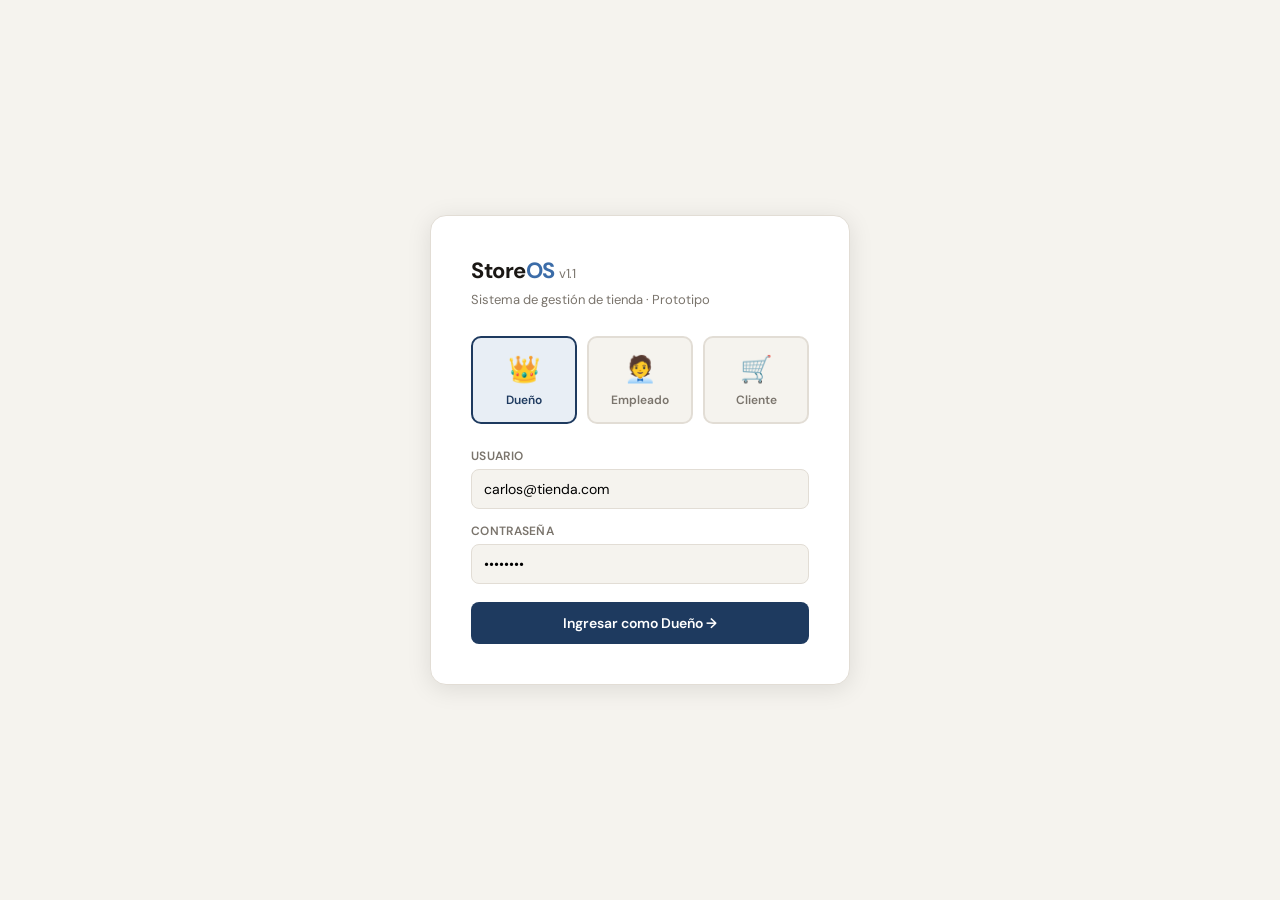
==== commit 3fabbe16: "añadí ciertas cosas al prototipo 1" ====
--- a/prototipo1/index.html
+++ b/prototipo1/index.html
@@ -3,7 +3,7 @@
 <head>
   <meta charset="UTF-8">
   <meta name="viewport" content="width=device-width, initial-scale=1.0">
-  <title>StoreOS — Prototipo</title>
+  <title>StoreOS — Prototipo v1.1</title>
   <link href="https://fonts.googleapis.com/css2?family=DM+Sans:wght@300;400;500;600;700&family=DM+Mono:wght@400;500&display=swap" rel="stylesheet">
   <link rel="stylesheet" href="styles.css">
 </head>
@@ -15,7 +15,7 @@
 ════════════════════════════════════════════ -->
 <div id="screen-login">
   <div class="login-card">
-    <div class="login-logo">Store<span>OS</span></div>
+    <div class="login-logo">Store<span>OS</span> <span style="font-size:13px;font-weight:400;color:var(--muted)">v1.1</span></div>
     <div class="login-sub">Sistema de gestión de tienda · Prototipo</div>
 
     <div class="role-grid">
@@ -27,6 +27,16 @@
       </button>
       <button class="role-btn" onclick="selectRole('customer',this)" id="rb-customer">
         <span class="icon">🛒</span><span class="label">Cliente</span>
+      </button>
+    </div>
+
+    <!-- Sub-tipo cliente (visible al seleccionar Cliente) -->
+    <div class="customer-type-row" id="customer-type-row" style="display:none">
+      <button class="ctype-btn active" id="ctype-retail" onclick="selectCustomerType('retail',this)">
+        <span class="ct-icon">🛍️</span>Comprador detalle
+      </button>
+      <button class="ctype-btn" id="ctype-wholesale" onclick="selectCustomerType('wholesale',this)">
+        <span class="ct-icon">🏭</span>Comprador mayorista
       </button>
     </div>
 
@@ -606,21 +616,21 @@
               <tbody>
                 <tr>
                   <td><strong>Guatelinda S.A.</strong></td><td>Roberto Paz</td>
-                  <td style="font-family:'DM Mono',monospace;font-size:12px">rpaz@guatelinda.gt</td>
+                  <td style="font-family:'DM Mono',monospace;font-size:12px"><a href="/cdn-cgi/l/email-protection" class="__cf_email__" data-cfemail="562426372c1631233722333a3f383237783122">[email&#160;protected]</a></td>
                   <td>Azúcar, Maíz</td>
                   <td><span class="chip chip-blue">NIT 12345-6</span></td>
                   <td><button class="btn btn-outline" style="padding:4px 10px;font-size:12px" onclick="openModal('modal-email')">📧 Enviar correo</button></td>
                 </tr>
                 <tr>
                   <td><strong>Distribuidora García</strong></td><td>Ana García</td>
-                  <td style="font-family:'DM Mono',monospace;font-size:12px">agarcia@dist.gt</td>
+                  <td style="font-family:'DM Mono',monospace;font-size:12px"><a href="/cdn-cgi/l/email-protection" class="__cf_email__" data-cfemail="a8c9cfc9dacbc1c9e8ccc1dbdc86cfdc">[email&#160;protected]</a></td>
                   <td>Aceites, Grasas</td>
                   <td><span class="chip chip-blue">NIT 78901-2</span></td>
                   <td><button class="btn btn-outline" style="padding:4px 10px;font-size:12px" onclick="openModal('modal-email')">📧 Enviar correo</button></td>
                 </tr>
                 <tr>
                   <td><strong>Brillante S.A.</strong></td><td>José Molina</td>
-                  <td style="font-family:'DM Mono',monospace;font-size:12px">jmolina@brillante.gt</td>
+                  <td style="font-family:'DM Mono',monospace;font-size:12px"><a href="/cdn-cgi/l/email-protection" class="__cf_email__" data-cfemail="4c2621232025222d0c2e3e2520202d223829622b38">[email&#160;protected]</a></td>
                   <td>Arroz, Granos</td>
                   <td><span class="chip chip-blue">NIT 34567-8</span></td>
                   <td><button class="btn btn-outline" style="padding:4px 10px;font-size:12px" onclick="openModal('modal-email')">📧 Enviar correo</button></td>
@@ -790,34 +800,338 @@
 
 
 <!-- ════════════════════════════════════════════
-     APP — CLIENTE
+     APP — CLIENTE (detalle y mayorista)
 ════════════════════════════════════════════ -->
 <div class="app" id="app-customer" style="background:var(--bg)">
+
   <div class="store-topbar">
     <div class="store-logo">🛒 La Tienda</div>
-    <input class="store-search" placeholder="🔍  Buscar productos…">
-    <button class="store-cart" onclick="logout()">🛒 Carrito <div class="cart-count">3</div></button>
+    <nav class="store-nav" id="store-nav"></nav>
+    <input class="store-search" placeholder="🔍  Buscar productos…" style="margin-left:auto">
+    <span class="store-type-badge" id="store-type-badge">🛍️ Detalle</span>
+    <button class="store-cart" onclick="logout()">🛒 Carrito <div class="cart-count" id="cart-count-label">0</div></button>
   </div>
-  <div class="store-main">
-    <div class="category-pills">
-      <div class="cat-pill active">🌾 Granos</div>
-      <div class="cat-pill">🫙 Aceites</div>
-      <div class="cat-pill">🧼 Higiene</div>
-      <div class="cat-pill">☕ Bebidas</div>
-      <div class="cat-pill">🧂 Condimentos</div>
-      <div class="cat-pill">🏷️ Promociones</div>
-    </div>
-    <div class="product-grid">
-      <div class="product-card"><div class="product-img">🌾</div><div class="product-info"><div class="product-name">Azúcar 50lb</div><div class="product-cat">Granos · Guatelinda</div><div class="product-footer"><div class="product-price">Q 120.00</div><button class="btn-add" disabled>❌ Agotado</button></div></div></div>
-      <div class="product-card"><div class="product-img">🫙</div><div class="product-info"><div class="product-name">Aceite Ideal 1L</div><div class="product-cat">Aceites · Ideal</div><div class="product-footer"><div class="product-price">Q 38.50</div><button class="btn-add">+ Agregar</button></div></div></div>
-      <div class="product-card"><div class="product-img">🍚</div><div class="product-info"><div class="product-name">Arroz Brillante 1lb</div><div class="product-cat">Granos · Brillante</div><div class="product-footer"><div class="product-price">Q 7.50</div><button class="btn-add">+ Agregar</button></div></div></div>
-      <div class="product-card"><div class="product-img">🫘</div><div class="product-info"><div class="product-name">Frijol negro 1lb</div><div class="product-cat">Granos · Sin marca</div><div class="product-footer"><div class="product-price">Q 9.00</div><button class="btn-add">+ Agregar</button></div></div></div>
-      <div class="product-card"><div class="product-img">🧼</div><div class="product-info"><div class="product-name">Jabón Dove 90g</div><div class="product-cat">Higiene · Dove</div><div class="product-footer"><div class="product-price">Q 18.00</div><button class="btn-add">+ Agregar</button></div></div></div>
-      <div class="product-card"><div class="product-img">☕</div><div class="product-info"><div class="product-name">Café Montaña 250g</div><div class="product-cat">Bebidas · Montaña</div><div class="product-footer"><div class="product-price">Q 28.00</div><button class="btn-add">+ Agregar</button></div></div></div>
-      <div class="product-card"><div class="product-img">🧂</div><div class="product-info"><div class="product-name">Sal Marina 500g</div><div class="product-cat">Condimentos</div><div class="product-footer"><div class="product-price">Q 4.50</div><button class="btn-add">+ Agregar</button></div></div></div>
-      <div class="product-card" style="border:2px solid var(--customer-mid)"><div class="product-img" style="background:var(--customer-light)">🏷️</div><div class="product-info"><div class="product-name">Harina Maseca 1kg</div><div class="product-cat">Harinas · <strong style="color:var(--customer)">Promo -15%</strong></div><div class="product-footer"><div class="product-price">Q 11.90</div><button class="btn-add">+ Agregar</button></div></div></div>
-    </div>
-  </div>
+
+  <!-- ══ VISTA DETALLE ══════════════════════════════ -->
+  <div class="store-panel active" id="panel-retail">
+    <div class="store-main">
+
+      <!-- Promociones destacadas -->
+      <div style="margin-bottom:24px">
+        <div style="font-size:17px;font-weight:700;letter-spacing:-0.3px;margin-bottom:14px">🔥 Promociones de hoy</div>
+        <div style="display:grid;grid-template-columns:repeat(3,1fr);gap:14px">
+          <div class="product-card recommended" style="display:flex;align-items:center;gap:14px;padding:16px">
+            <div style="font-size:38px;flex-shrink:0">🫙</div>
+            <div>
+              <div class="promo-badge">-10% hoy</div>
+              <div class="product-name">Aceite Ideal 1L</div>
+              <div class="product-desc">Aceite vegetal para frituras y ensaladas. Sin colesterol. Botella de 1 litro.</div>
+              <div class="product-footer" style="margin-top:6px">
+                <div><span class="product-original-price">Q 42.50</span><span class="product-price" style="font-size:15px">Q 38.50</span></div>
+                <button class="btn-add">+ Agregar</button>
+              </div>
+            </div>
+          </div>
+          <div class="product-card" style="display:flex;align-items:center;gap:14px;padding:16px;border:2px solid var(--customer-mid)">
+            <div style="font-size:38px;flex-shrink:0">🏷️</div>
+            <div>
+              <div class="promo-badge">-15% promo</div>
+              <div class="product-name">Harina Maseca 1kg</div>
+              <div class="product-desc">Harina de maíz nixtamalizado precocida. Para tortillas, tamales y pupusas.</div>
+              <div class="product-footer" style="margin-top:6px">
+                <div><span class="product-original-price">Q 14.00</span><span class="product-price" style="font-size:15px">Q 11.90</span></div>
+                <button class="btn-add">+ Agregar</button>
+              </div>
+            </div>
+          </div>
+          <div class="product-card" style="display:flex;align-items:center;gap:14px;padding:16px">
+            <div style="font-size:38px;flex-shrink:0">☕</div>
+            <div>
+              <div class="promo-badge" style="background:var(--employee)">Nuevo</div>
+              <div class="product-name">Café Montaña 250g</div>
+              <div class="product-desc">Café guatemalteco molido. Origen Huehuetenango. Tueste medio. 250 gramos.</div>
+              <div class="product-footer" style="margin-top:6px">
+                <div class="product-price" style="font-size:15px">Q 28.00</div>
+                <button class="btn-add">+ Agregar</button>
+              </div>
+            </div>
+          </div>
+        </div>
+      </div>
+
+      <!-- Catálogo completo con descripciones -->
+      <div style="font-size:17px;font-weight:700;letter-spacing:-0.3px;margin-bottom:14px">🛒 Catálogo de productos</div>
+      <div class="category-pills">
+        <div class="cat-pill active">Todos</div>
+        <div class="cat-pill">🌾 Granos</div>
+        <div class="cat-pill">🫙 Aceites</div>
+        <div class="cat-pill">🧼 Higiene</div>
+        <div class="cat-pill">☕ Bebidas</div>
+        <div class="cat-pill">🧂 Condimentos</div>
+      </div>
+
+      <div class="product-grid">
+        <div class="product-card">
+          <div class="product-img">🌾</div>
+          <div class="product-info">
+            <div class="product-name">Azúcar 50lb</div>
+            <div class="product-cat">Granos · Guatelinda</div>
+            <div class="product-desc">Azúcar blanca refinada. Saco de 50 libras. Ideal para uso en hogar o negocio.</div>
+            <div class="product-footer"><div class="product-price">Q 120.00</div><button class="btn-add" disabled style="background:var(--muted)">❌ Agotado</button></div>
+          </div>
+        </div>
+        <div class="product-card recommended">
+          <div class="product-img">🫙</div>
+          <div class="product-info">
+            <div class="promo-badge">-10% hoy</div>
+            <div class="product-name">Aceite Ideal 1L</div>
+            <div class="product-cat">Aceites · Ideal</div>
+            <div class="product-desc">Aceite vegetal para frituras y ensaladas. Sin colesterol. Botella de 1 litro.</div>
+            <div class="product-footer">
+              <div><span class="product-original-price">Q 42.50</span><span class="product-price">Q 38.50</span></div>
+              <button class="btn-add">+ Agregar</button>
+            </div>
+          </div>
+        </div>
+        <div class="product-card">
+          <div class="product-img">🍚</div>
+          <div class="product-info">
+            <div class="product-name">Arroz Brillante 1lb</div>
+            <div class="product-cat">Granos · Brillante</div>
+            <div class="product-desc">Arroz blanco grano largo. Cocción perfecta garantizada. Presentación de 1 libra.</div>
+            <div class="product-footer"><div class="product-price">Q 7.50</div><button class="btn-add">+ Agregar</button></div>
+          </div>
+        </div>
+        <div class="product-card">
+          <div class="product-img">🫘</div>
+          <div class="product-info">
+            <div class="product-name">Frijol negro 1lb</div>
+            <div class="product-cat">Granos · Sin marca</div>
+            <div class="product-desc">Frijol negro selecto de calidad. Grano limpio y uniforme. Bolsa de 1 libra.</div>
+            <div class="product-footer"><div class="product-price">Q 9.00</div><button class="btn-add">+ Agregar</button></div>
+          </div>
+        </div>
+        <div class="product-card">
+          <div class="product-img">🧼</div>
+          <div class="product-info">
+            <div class="product-name">Jabón Dove 90g</div>
+            <div class="product-cat">Higiene · Dove</div>
+            <div class="product-desc">Jabón de tocador con crema humectante. Suave para todo tipo de piel. 90 gramos.</div>
+            <div class="product-footer"><div class="product-price">Q 18.00</div><button class="btn-add">+ Agregar</button></div>
+          </div>
+        </div>
+        <div class="product-card">
+          <div class="product-img">☕</div>
+          <div class="product-info">
+            <div class="product-name">Café Montaña 250g</div>
+            <div class="product-cat">Bebidas · Montaña</div>
+            <div class="product-desc">Café guatemalteco molido. Origen Huehuetenango. Tueste medio. 250 gramos.</div>
+            <div class="product-footer"><div class="product-price">Q 28.00</div><button class="btn-add">+ Agregar</button></div>
+          </div>
+        </div>
+        <div class="product-card">
+          <div class="product-img">🧂</div>
+          <div class="product-info">
+            <div class="product-name">Sal Marina 500g</div>
+            <div class="product-cat">Condimentos</div>
+            <div class="product-desc">Sal marina natural sin aditivos. Yodada para beneficio nutricional. 500 gramos.</div>
+            <div class="product-footer"><div class="product-price">Q 4.50</div><button class="btn-add">+ Agregar</button></div>
+          </div>
+        </div>
+        <div class="product-card" style="border:2px solid var(--customer-mid)">
+          <div class="product-img" style="background:var(--customer-light)">🏷️</div>
+          <div class="product-info">
+            <div class="promo-badge">-15% promo</div>
+            <div class="product-name">Harina Maseca 1kg</div>
+            <div class="product-cat">Harinas · Maseca</div>
+            <div class="product-desc">Harina de maíz nixtamalizado precocida. Para tortillas, tamales y pupusas. 1 kg.</div>
+            <div class="product-footer">
+              <div><span class="product-original-price">Q 14.00</span><span class="product-price">Q 11.90</span></div>
+              <button class="btn-add">+ Agregar</button>
+            </div>
+          </div>
+        </div>
+      </div>
+    </div>
+  </div><!-- /panel-retail -->
+
+
+  <!-- ══ VISTA MAYORISTA ════════════════════════════ -->
+  <div class="store-panel" id="panel-wholesale">
+    <div class="store-main" style="max-width:1200px">
+
+      <!-- Hero -->
+      <div class="wholesale-hero">
+        <div>
+          <h2>Portal de compras al mayor</h2>
+          <p>Consulta el inventario completo, elige cantidades y registra tu pedido en línea sin necesidad de desplazarte.</p>
+        </div>
+        <div style="text-align:right;flex-shrink:0">
+          <div style="font-size:28px;font-weight:900;font-family:'DM Mono',monospace">3 niveles</div>
+          <div style="font-size:12px;opacity:0.75">de descuento por volumen</div>
+        </div>
+      </div>
+
+      <!-- Descuentos por volumen -->
+      <div style="font-size:14px;font-weight:700;margin-bottom:12px">📦 Descuentos por volumen de compra</div>
+      <div class="discount-cards">
+        <div class="discount-card">
+          <div class="dc-qty">Desde Q 500</div>
+          <div class="dc-pct">5%</div>
+          <div class="dc-desc">Pedido básico · precio mayorista estándar</div>
+        </div>
+        <div class="discount-card">
+          <div class="dc-qty">Desde Q 2,000</div>
+          <div class="dc-pct">10%</div>
+          <div class="dc-desc">Pedido intermedio · descuento aplicado al total</div>
+        </div>
+        <div class="discount-card">
+          <div class="dc-qty">Desde Q 5,000</div>
+          <div class="dc-pct">15%</div>
+          <div class="dc-desc">Pedido grande · precio especial negociado</div>
+        </div>
+      </div>
+
+      <!-- Inventario + carrito -->
+      <div class="wholesale-layout">
+
+        <div>
+          <div style="font-size:14px;font-weight:700;margin-bottom:12px">📋 Inventario disponible</div>
+          <div class="wholesale-filters">
+            <input placeholder="🔍  Buscar producto…" style="flex:1;min-width:180px">
+            <select>
+              <option>Todas las categorías</option>
+              <option>Granos</option><option>Aceites</option>
+              <option>Higiene</option><option>Bebidas</option><option>Condimentos</option>
+            </select>
+            <select>
+              <option>Todos los estados</option>
+              <option>🟢 Disponible</option><option>🟡 Stock bajo</option>
+            </select>
+          </div>
+
+          <div class="card" style="padding:0">
+            <table class="tbl">
+              <thead><tr>
+                <th>Producto</th><th>Categoría</th>
+                <th>P. público</th><th>P. mayorista</th>
+                <th>Stock</th><th>Cantidad</th><th></th>
+              </tr></thead>
+              <tbody>
+                <tr>
+                  <td><strong>Azúcar 50lb</strong><div style="font-size:11px;color:var(--muted)">Guatelinda · Saco</div></td>
+                  <td>Granos</td>
+                  <td style="font-family:'DM Mono',monospace">Q 120.00</td>
+                  <td style="font-family:'DM Mono',monospace;color:var(--ok);font-weight:700">Q 108.00</td>
+                  <td><span class="stock-bar"><span class="stock-bar-fill" style="width:0%;background:var(--danger)"></span></span> <span style="font-size:12px;color:var(--danger);font-weight:600">0 · Agotado</span></td>
+                  <td><input class="qty-input-wholesale" type="number" value="0" min="0" disabled></td>
+                  <td><button class="btn-add-cart" disabled style="background:var(--muted)">❌</button></td>
+                </tr>
+                <tr>
+                  <td><strong>Aceite Ideal 1L</strong><div style="font-size:11px;color:var(--muted)">Ideal · Botella</div></td>
+                  <td>Aceites</td>
+                  <td style="font-family:'DM Mono',monospace">Q 38.50</td>
+                  <td style="font-family:'DM Mono',monospace;color:var(--ok);font-weight:700">Q 34.00</td>
+                  <td><span class="stock-bar"><span class="stock-bar-fill" style="width:25%;background:var(--warn)"></span></span> <span style="font-size:12px;color:var(--warn);font-weight:600">5 · Bajo</span></td>
+                  <td><input class="qty-input-wholesale" type="number" value="0" min="0" max="5"></td>
+                  <td><button class="btn-add-cart">+ Agregar</button></td>
+                </tr>
+                <tr>
+                  <td><strong>Arroz Brillante 1lb</strong><div style="font-size:11px;color:var(--muted)">Brillante · Libra</div></td>
+                  <td>Granos</td>
+                  <td style="font-family:'DM Mono',monospace">Q 7.50</td>
+                  <td style="font-family:'DM Mono',monospace;color:var(--ok);font-weight:700">Q 7.00</td>
+                  <td><span class="stock-bar"><span class="stock-bar-fill" style="width:40%;background:var(--warn)"></span></span> <span style="font-size:12px;color:var(--warn);font-weight:600">8 · Bajo</span></td>
+                  <td><input class="qty-input-wholesale" type="number" value="0" min="0" max="8"></td>
+                  <td><button class="btn-add-cart">+ Agregar</button></td>
+                </tr>
+                <tr>
+                  <td><strong>Jabón Dove 90g</strong><div style="font-size:11px;color:var(--muted)">Dove · Caja 12 uds.</div></td>
+                  <td>Higiene</td>
+                  <td style="font-family:'DM Mono',monospace">Q 18.00</td>
+                  <td style="font-family:'DM Mono',monospace;color:var(--ok);font-weight:700">Q 15.50</td>
+                  <td><span class="stock-bar"><span class="stock-bar-fill" style="width:85%;background:var(--ok)"></span></span> <span style="font-size:12px;color:var(--ok);font-weight:600">34 · OK</span></td>
+                  <td><input class="qty-input-wholesale" type="number" value="0" min="0" max="34"></td>
+                  <td><button class="btn-add-cart">+ Agregar</button></td>
+                </tr>
+                <tr>
+                  <td><strong>Sal Marina 500g</strong><div style="font-size:11px;color:var(--muted)">Sin marca · Bolsa</div></td>
+                  <td>Condimentos</td>
+                  <td style="font-family:'DM Mono',monospace">Q 4.50</td>
+                  <td style="font-family:'DM Mono',monospace;color:var(--ok);font-weight:700">Q 4.00</td>
+                  <td><span class="stock-bar"><span class="stock-bar-fill" style="width:100%;background:var(--ok)"></span></span> <span style="font-size:12px;color:var(--ok);font-weight:600">52 · OK</span></td>
+                  <td><input class="qty-input-wholesale" type="number" value="0" min="0" max="52"></td>
+                  <td><button class="btn-add-cart">+ Agregar</button></td>
+                </tr>
+                <tr>
+                  <td><strong>Frijol negro 1lb</strong><div style="font-size:11px;color:var(--muted)">Sin marca · Libra</div></td>
+                  <td>Granos</td>
+                  <td style="font-family:'DM Mono',monospace">Q 9.00</td>
+                  <td style="font-family:'DM Mono',monospace;color:var(--ok);font-weight:700">Q 8.20</td>
+                  <td><span class="stock-bar"><span class="stock-bar-fill" style="width:70%;background:var(--ok)"></span></span> <span style="font-size:12px;color:var(--ok);font-weight:600">28 · OK</span></td>
+                  <td><input class="qty-input-wholesale" type="number" value="0" min="0" max="28"></td>
+                  <td><button class="btn-add-cart">+ Agregar</button></td>
+                </tr>
+                <tr>
+                  <td><strong>Café Montaña 250g</strong><div style="font-size:11px;color:var(--muted)">Montaña · Unidad</div></td>
+                  <td>Bebidas</td>
+                  <td style="font-family:'DM Mono',monospace">Q 28.00</td>
+                  <td style="font-family:'DM Mono',monospace;color:var(--ok);font-weight:700">Q 25.00</td>
+                  <td><span class="stock-bar"><span class="stock-bar-fill" style="width:95%;background:var(--ok)"></span></span> <span style="font-size:12px;color:var(--ok);font-weight:600">19 · OK</span></td>
+                  <td><input class="qty-input-wholesale" type="number" value="0" min="0" max="19"></td>
+                  <td><button class="btn-add-cart">+ Agregar</button></td>
+                </tr>
+              </tbody>
+            </table>
+          </div>
+        </div>
+
+        <!-- Carrito mayorista -->
+        <div class="cart-aside">
+          <div class="cart-aside-title">🛒 Pedido en curso</div>
+          <div class="cart-row">
+            <div><div class="cr-name">Jabón Dove 90g</div><div class="cr-qty">×20 unidades</div></div>
+            <div class="cr-val">Q 310.00</div>
+          </div>
+          <div class="cart-row">
+            <div><div class="cr-name">Sal Marina 500g</div><div class="cr-qty">×30 bolsas</div></div>
+            <div class="cr-val">Q 120.00</div>
+          </div>
+          <div class="cart-row">
+            <div><div class="cr-name">Frijol negro 1lb</div><div class="cr-qty">×15 libras</div></div>
+            <div class="cr-val">Q 123.00</div>
+          </div>
+          <div class="cart-total-row">
+            <div>Total pedido</div>
+            <div class="ct-val">Q 553.00</div>
+          </div>
+          <div style="margin-top:10px;padding:10px;background:var(--employee-light);border-radius:8px;font-size:12px;color:var(--employee)">
+            ✅ Descuento 5% aplicado (Q 500+)
+          </div>
+          <button class="btn btn-owner" style="width:100%;margin-top:12px;justify-content:center">📋 Registrar pedido</button>
+          <button class="btn btn-outline" style="width:100%;margin-top:8px;justify-content:center;font-size:12px">🗑 Limpiar pedido</button>
+        </div>
+      </div>
+
+      <!-- Formulario de pedido -->
+      <div class="order-form-card">
+        <div style="font-size:14px;font-weight:700;margin-bottom:16px">📋 Datos del pedido en línea</div>
+        <div style="display:grid;grid-template-columns:1fr 1fr;gap:14px">
+          <div class="order-inp-group"><label>Nombre del negocio</label><input placeholder="Ej: Comercial López"></div>
+          <div class="order-inp-group"><label>Contacto / teléfono</label><input placeholder="Ej: 5555-1234"></div>
+          <div class="order-inp-group"><label>Dirección de entrega</label><input placeholder="Zona, calle, número…"></div>
+          <div class="order-inp-group"><label>Fecha de entrega preferida</label><input type="date"></div>
+          <div class="order-inp-group" style="grid-column:1/-1"><label>Notas adicionales</label><textarea placeholder="Instrucciones especiales, productos alternativos aceptados…"></textarea></div>
+        </div>
+        <div style="display:flex;justify-content:flex-end;gap:10px;margin-top:16px">
+          <button class="btn btn-outline">← Volver al inventario</button>
+          <button class="btn btn-owner">✅ Confirmar y enviar pedido</button>
+        </div>
+      </div>
+
+    </div>
+  </div><!-- /panel-wholesale -->
+
 </div><!-- /app-customer -->
 
 
@@ -848,7 +1162,7 @@
 Queda a disposición para cualquier consulta sobre la factura o el proceso.
 
 Atentamente,
-Carlos — StoreOS</div>
+Carlos Cumatz — StoreOS</div>
     </div>
     <div class="modal-footer">
       <button class="btn btn-outline" onclick="closeModal('modal-email')">Cancelar</button>
@@ -947,7 +1261,6 @@
   </div>
 </div>
 
-
 <script src="app.js"></script>
 </body>
 </html>
--- a/prototipo1/styles.css
+++ b/prototipo1/styles.css
@@ -527,4 +527,198 @@
   cursor: pointer; transition: opacity 0.15s;
 }
 .btn-add:hover    { opacity: 0.85; }
-.btn-add:disabled { background: var(--muted); cursor: not-allowed; }+.btn-add:disabled { background: var(--muted); cursor: not-allowed; }
+
+/* ════════════════════════════════════════════
+   v1.1 — Estilos de cliente detalle/mayorista
+════════════════════════════════════════════ */
+
+/* ── Sub-tipo de cliente en login ─────────── */
+.customer-type-row {
+  display: flex; gap: 8px; margin-bottom: 20px;
+}
+.ctype-btn {
+  flex: 1; padding: 9px 10px; border-radius: 8px;
+  border: 2px solid var(--border); background: var(--bg);
+  font-family: inherit; font-size: 12px; font-weight: 600;
+  color: var(--muted); cursor: pointer;
+  transition: all 0.15s; text-align: center;
+}
+.ctype-btn .ct-icon { font-size: 20px; display: block; margin-bottom: 4px; }
+.ctype-btn:hover    { border-color: var(--customer-mid); }
+.ctype-btn.active   { border-color: var(--customer-mid); background: var(--customer-light); color: var(--customer); }
+
+/* ── Topbar tienda — nav y badge de tipo ──── */
+.store-nav { display: flex; gap: 2px; margin-left: 12px; }
+.store-nav-item {
+  padding: 6px 12px; border-radius: 6px; cursor: pointer;
+  font-size: 13px; font-weight: 500; color: rgba(255,255,255,0.75);
+  border: none; background: none; font-family: inherit;
+  transition: all 0.15s; white-space: nowrap;
+}
+.store-nav-item:hover  { background: rgba(255,255,255,0.15); color: white; }
+.store-nav-item.active { background: rgba(255,255,255,0.22); color: white; }
+.store-type-badge {
+  font-size: 11px; font-weight: 700; padding: 3px 10px;
+  border-radius: 20px; background: rgba(255,255,255,0.22); color: white;
+}
+
+/* ── Paneles de la tienda ─────────────────── */
+.store-panel        { display: none; }
+.store-panel.active { display: block; }
+
+/* ── Cards de detalle con descripción ─────── */
+.product-desc {
+  font-size: 11px; color: var(--muted);
+  margin-bottom: 8px; line-height: 1.4;
+}
+.promo-badge {
+  display: inline-block; padding: 2px 8px; border-radius: 12px;
+  font-size: 10px; font-weight: 700;
+  background: var(--customer-mid); color: white; margin-bottom: 6px;
+}
+.product-original-price {
+  font-size: 11px; color: var(--muted);
+  text-decoration: line-through; margin-right: 4px;
+  font-family: 'DM Mono', monospace;
+}
+.product-card.recommended {
+  border: 2px solid var(--customer-mid);
+  position: relative;
+}
+.product-card.recommended::before {
+  content: '⭐ Recomendado';
+  position: absolute; top: 8px; right: 8px;
+  background: var(--customer-mid); color: white;
+  font-size: 10px; font-weight: 700;
+  padding: 2px 8px; border-radius: 10px;
+}
+
+/* ── Vista mayorista ──────────────────────── */
+.wholesale-hero {
+  background: var(--customer); color: white;
+  border-radius: var(--radius); padding: 22px 26px;
+  margin-bottom: 22px; display: flex;
+  justify-content: space-between; align-items: center; gap: 16px;
+}
+.wholesale-hero h2 { font-size: 18px; font-weight: 700; margin-bottom: 4px; }
+.wholesale-hero p  { font-size: 13px; opacity: 0.8; }
+
+.discount-cards {
+  display: grid; grid-template-columns: repeat(3, 1fr);
+  gap: 14px; margin-bottom: 22px;
+}
+.discount-card {
+  background: var(--surface); border: 1px solid var(--border);
+  border-radius: var(--radius); padding: 18px; text-align: center;
+  position: relative; overflow: hidden;
+}
+.discount-card::before {
+  content: ''; position: absolute; top: 0; left: 0; right: 0;
+  height: 3px; background: var(--customer-mid);
+}
+.discount-card .dc-qty  { font-size: 13px; font-weight: 600; color: var(--muted); }
+.discount-card .dc-pct  {
+  font-size: 30px; font-weight: 900; color: var(--customer-mid);
+  margin: 6px 0 2px; font-family: 'DM Mono', monospace;
+}
+.discount-card .dc-desc { font-size: 11px; color: var(--muted); }
+
+/* Filtros de la tabla de inventario mayorista */
+.wholesale-filters {
+  display: flex; gap: 10px; flex-wrap: wrap;
+  align-items: flex-end; margin-bottom: 14px;
+}
+.wholesale-filters input,
+.wholesale-filters select {
+  border: 1px solid var(--border); border-radius: 8px;
+  padding: 8px 12px; font-family: inherit; font-size: 13px;
+  background: var(--surface); outline: none;
+}
+
+/* Barra de nivel de stock */
+.stock-bar {
+  width: 48px; height: 5px; background: var(--border);
+  border-radius: 3px; display: inline-block;
+  vertical-align: middle; margin-right: 5px;
+}
+.stock-bar-fill { height: 100%; border-radius: 3px; display: block; }
+
+/* Input de cantidad en tabla mayorista */
+.qty-input-wholesale {
+  width: 60px; border: 1px solid var(--border); border-radius: 6px;
+  padding: 5px 8px; text-align: center;
+  font-family: 'DM Mono', monospace; font-size: 13px;
+  background: var(--bg); outline: none;
+}
+.qty-input-wholesale:disabled { opacity: 0.45; cursor: not-allowed; }
+
+/* Botón de agregar al carrito mayorista */
+.btn-add-cart {
+  padding: 5px 12px; border-radius: 6px; border: none;
+  background: var(--customer-mid); color: white;
+  font-family: inherit; font-size: 12px; font-weight: 600;
+  cursor: pointer; transition: opacity 0.15s;
+}
+.btn-add-cart:hover    { opacity: 0.85; }
+.btn-add-cart:disabled { background: var(--muted); cursor: not-allowed; }
+
+/* Layout inventario + carrito lateral */
+.wholesale-layout {
+  display: grid; grid-template-columns: 1fr 290px; gap: 16px;
+  margin-bottom: 16px;
+}
+
+/* Carrito lateral mayorista */
+.cart-aside {
+  background: var(--surface); border: 1px solid var(--border);
+  border-radius: var(--radius); padding: 18px;
+  position: sticky; top: 72px; align-self: start;
+}
+.cart-aside-title {
+  font-size: 12px; font-weight: 700; text-transform: uppercase;
+  letter-spacing: 0.4px; color: var(--muted); margin-bottom: 14px;
+  display: flex; align-items: center; gap: 7px;
+}
+.cart-row {
+  display: flex; justify-content: space-between; align-items: flex-start;
+  padding: 8px 0; border-bottom: 1px solid var(--border); gap: 8px;
+}
+.cart-row:last-of-type { border-bottom: none; }
+.cart-row .cr-name { font-size: 12px; font-weight: 600; flex: 1; }
+.cart-row .cr-qty  { font-size: 11px; color: var(--muted); }
+.cart-row .cr-val  {
+  font-size: 13px; font-weight: 700;
+  font-family: 'DM Mono', monospace; white-space: nowrap;
+}
+.cart-total-row {
+  display: flex; justify-content: space-between; align-items: center;
+  padding: 12px 0 0; margin-top: 4px;
+  border-top: 2px solid var(--border);
+  font-weight: 700; font-size: 15px;
+}
+.cart-total-row .ct-val {
+  font-family: 'DM Mono', monospace;
+  color: var(--customer); font-size: 18px;
+}
+
+/* Formulario de pedido mayorista */
+.order-form-card {
+  background: var(--surface); border: 1px solid var(--border);
+  border-radius: var(--radius); padding: 22px; margin-bottom: 16px;
+}
+.order-inp-group { display: flex; flex-direction: column; gap: 5px; }
+.order-inp-group label {
+  font-size: 11px; font-weight: 700;
+  text-transform: uppercase; letter-spacing: 0.3px; color: var(--muted);
+}
+.order-inp-group input,
+.order-inp-group select,
+.order-inp-group textarea {
+  border: 1px solid var(--border); border-radius: 8px;
+  padding: 9px 12px; font-family: inherit; font-size: 14px;
+  background: var(--bg); outline: none; transition: border 0.15s;
+}
+.order-inp-group input:focus,
+.order-inp-group select:focus  { border-color: var(--customer-mid); }
+.order-inp-group textarea { resize: vertical; min-height: 70px; }
